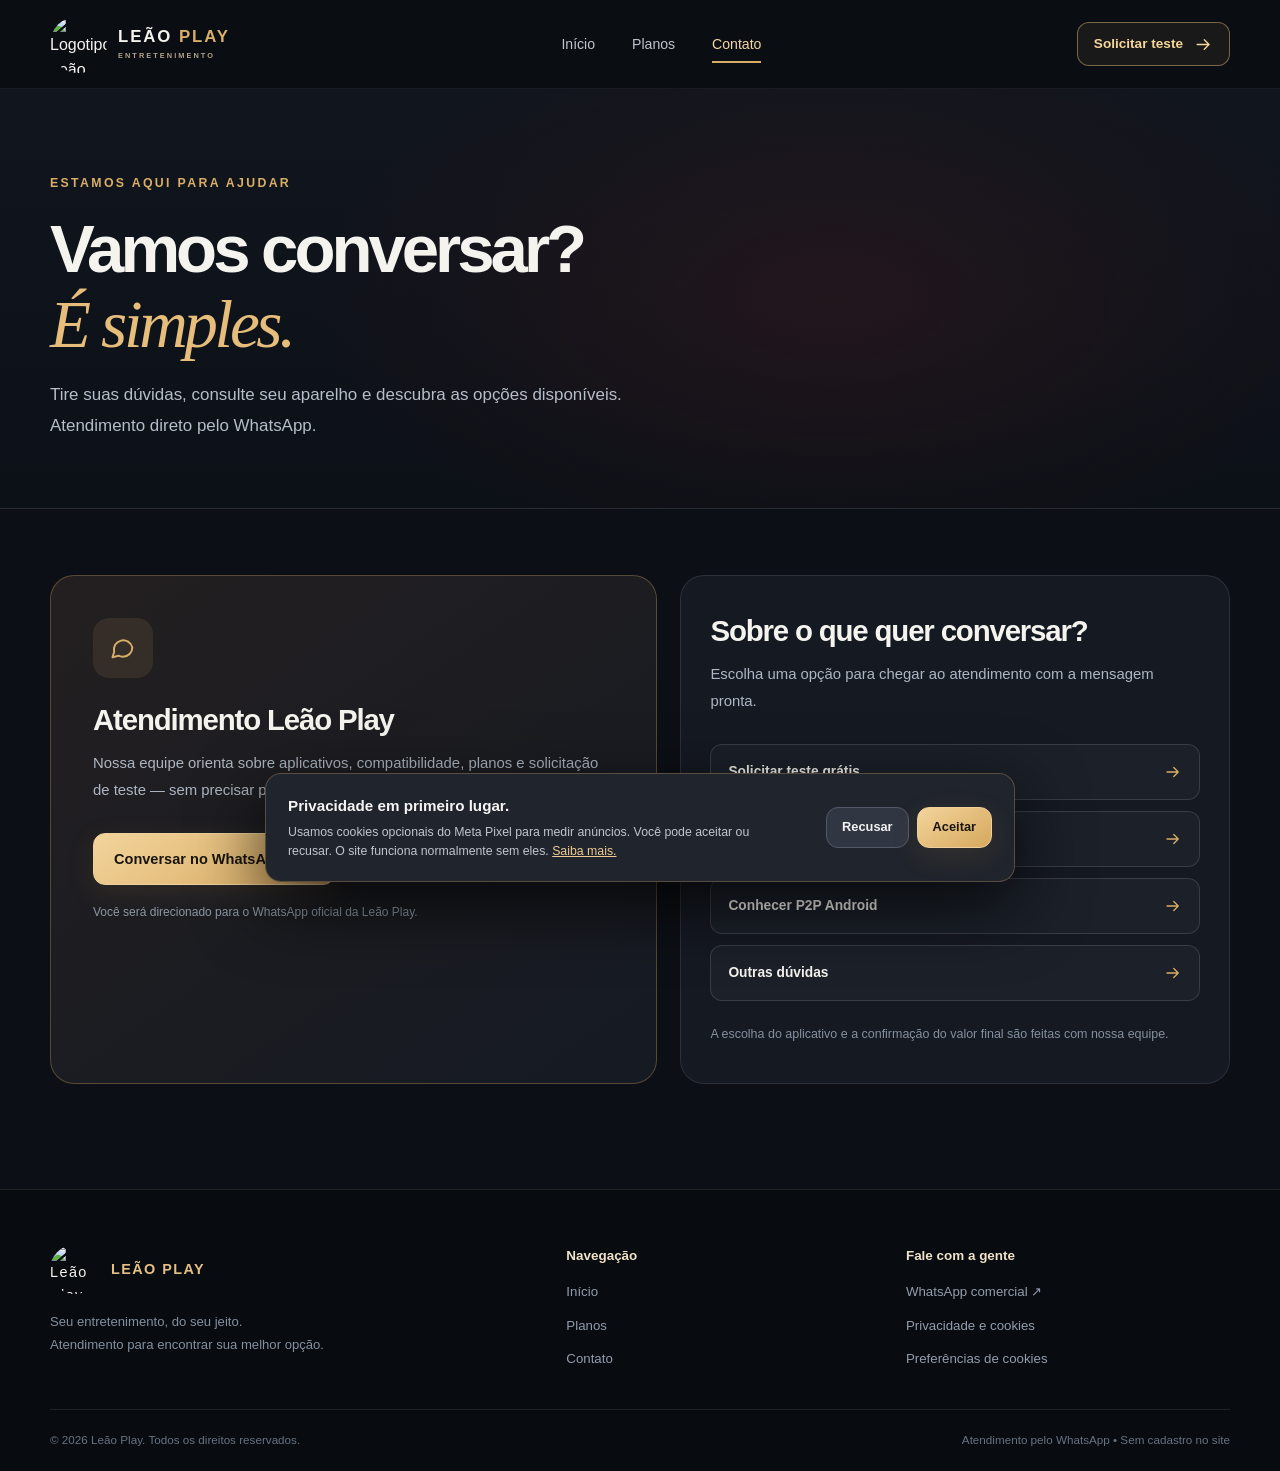
==== contato.html @ dae5bf1a "Add files via upload" ====
<!doctype html>
<html lang="pt-BR" data-page="contact">
<head>
<meta charset="UTF-8">
<meta name="viewport" content="width=device-width, initial-scale=1, viewport-fit=cover">
<meta name="theme-color" content="#0b0e13">
<title>Contato e atendimento | Leão Play</title>
<meta name="description" content="Fale com a Leão Play pelo WhatsApp para conhecer os aplicativos, consultar planos e solicitar teste.">
<meta property="og:type" content="website"><meta property="og:locale" content="pt_BR">
<meta property="og:title" content="Contato e atendimento | Leão Play">
<meta property="og:description" content="Fale com a Leão Play pelo WhatsApp para conhecer os aplicativos, consultar planos e solicitar teste.">
<meta property="og:image" content="https://pub-66c586586c4546bc9e95bf4e87f64f97.r2.dev/5077958749556772186.jpg">
<meta name="color-scheme" content="dark">
<link rel="icon" type="image/jpeg" href="https://pub-66c586586c4546bc9e95bf4e87f64f97.r2.dev/4925006378506587712.jpg">
<link rel="preconnect" href="https://pub-66c586586c4546bc9e95bf4e87f64f97.r2.dev" crossorigin>

<link rel="stylesheet" href="./styles.css">
<script src="./app.js" defer></script>
</head>
<body>
<a class="skip-link" href="#conteudo">Pular para conteúdo</a>
<div class="site-shell">
<header class="site-header" id="topo"><div class="container header-inner">
<a href="./index.html" class="brand" aria-label="Leão Play — página inicial"><img src="https://pub-66c586586c4546bc9e95bf4e87f64f97.r2.dev/4925006378506587712.jpg" alt="Logotipo Leão Play" width="58" height="58"><span class="brand-name">LEÃO <span>PLAY</span><small>ENTRETENIMENTO</small></span></a>
<nav class="desktop-nav" aria-label="Navegação principal"><a class="nav-link " href="./index.html" >Início</a><a class="nav-link " href="./planos.html" >Planos</a><a class="nav-link is-current" href="./contato.html" aria-current="page">Contato</a></nav>
<div class="header-actions"><a class="btn btn-outline btn-small" href="https://wa.me/5591991618878" data-wa="teste" target="_blank" rel="noopener noreferrer" >Solicitar teste <svg width="22" height="22" viewBox="0 0 24 24" fill="none" stroke="currentColor" stroke-width="1.7" stroke-linecap="round" stroke-linejoin="round" aria-hidden="true"><path d="M4 12h15m-6-6 6 6-6 6"/></svg></a><button type="button" class="menu-toggle" id="menu-toggle" aria-controls="mobile-nav" aria-expanded="false" aria-label="Abrir menu"><svg width="22" height="22" viewBox="0 0 24 24" fill="none" stroke="currentColor" stroke-width="1.7" stroke-linecap="round" stroke-linejoin="round" aria-hidden="true"><path d="M4 7h16M4 12h16M4 17h16"/></svg></button></div>
</div><nav id="mobile-nav" class="mobile-nav" aria-label="Navegação para celular" hidden><a class="nav-link " href="./index.html" >Início</a><a class="nav-link " href="./planos.html" >Planos</a><a class="nav-link is-current" href="./contato.html" aria-current="page">Contato</a><a class="btn btn-primary mobile-cta" href="https://wa.me/5591991618878" data-wa="teste" target="_blank" rel="noopener noreferrer" >Solicitar teste <svg width="22" height="22" viewBox="0 0 24 24" fill="none" stroke="currentColor" stroke-width="1.7" stroke-linecap="round" stroke-linejoin="round" aria-hidden="true"><path d="M4 12h15m-6-6 6 6-6 6"/></svg></a></nav></header><main id="conteudo"><section class="inner-hero section"><div class="container"><p class="section-kicker">ESTAMOS AQUI PARA AJUDAR</p><h1 class="inner-title">Vamos conversar?<br><em>É simples.</em></h1><p>Tire suas dúvidas, consulte seu aparelho e descubra as opções disponíveis. Atendimento direto pelo WhatsApp.</p></div></section><section class="section contact-section"><div class="container contact-layout"><article class="contact-feature"><span class="contact-feature-icon"><svg width="22" height="22" viewBox="0 0 24 24" fill="none" stroke="currentColor" stroke-width="1.7" stroke-linecap="round" stroke-linejoin="round" aria-hidden="true"><path d="M20 11.5a8 8 0 0 1-8 8 9 9 0 0 1-4-.9L3 20l1.4-4.6A8 8 0 1 1 20 11.5Z"/></svg></span><h2>Atendimento Leão Play</h2><p>Nossa equipe orienta sobre aplicativos, compatibilidade, planos e solicitação de teste — sem precisar preencher cadastro.</p><a class="btn btn-primary" href="https://wa.me/5591991618878" data-wa="geral" target="_blank" rel="noopener noreferrer" >Conversar no WhatsApp <svg width="22" height="22" viewBox="0 0 24 24" fill="none" stroke="currentColor" stroke-width="1.7" stroke-linecap="round" stroke-linejoin="round" aria-hidden="true"><path d="M4 12h15m-6-6 6 6-6 6"/></svg></a><span class="contact-tiny">Você será direcionado para o WhatsApp oficial da Leão Play.</span></article><div class="contact-options"><h2>Sobre o que quer conversar?</h2><p>Escolha uma opção para chegar ao atendimento com a mensagem pronta.</p><div class="contact-rows"><a class="contact-option" href="https://wa.me/5591991618878" data-wa="teste" target="_blank" rel="noopener noreferrer" >Solicitar teste grátis <svg width="22" height="22" viewBox="0 0 24 24" fill="none" stroke="currentColor" stroke-width="1.7" stroke-linecap="round" stroke-linejoin="round" aria-hidden="true"><path d="M4 12h15m-6-6 6 6-6 6"/></svg></a><a class="contact-option" href="https://wa.me/5591991618878" data-wa="mensal" target="_blank" rel="noopener noreferrer" >Conhecer IPTV <svg width="22" height="22" viewBox="0 0 24 24" fill="none" stroke="currentColor" stroke-width="1.7" stroke-linecap="round" stroke-linejoin="round" aria-hidden="true"><path d="M4 12h15m-6-6 6 6-6 6"/></svg></a><a class="contact-option" href="https://wa.me/5591991618878" data-wa="p2p" target="_blank" rel="noopener noreferrer" >Conhecer P2P Android <svg width="22" height="22" viewBox="0 0 24 24" fill="none" stroke="currentColor" stroke-width="1.7" stroke-linecap="round" stroke-linejoin="round" aria-hidden="true"><path d="M4 12h15m-6-6 6 6-6 6"/></svg></a><a class="contact-option" href="https://wa.me/5591991618878" data-wa="geral" target="_blank" rel="noopener noreferrer" >Outras dúvidas <svg width="22" height="22" viewBox="0 0 24 24" fill="none" stroke="currentColor" stroke-width="1.7" stroke-linecap="round" stroke-linejoin="round" aria-hidden="true"><path d="M4 12h15m-6-6 6 6-6 6"/></svg></a></div><p class="contact-note">A escolha do aplicativo e a confirmação do valor final são feitas com nossa equipe.</p></div></div></section></main><footer class="site-footer"><div class="container footer-grid">
<div><a class="footer-brand" href="./index.html"><img src="https://pub-66c586586c4546bc9e95bf4e87f64f97.r2.dev/4925006378506587712.jpg" alt="Leão Play" width="49" height="49"><strong>LEÃO PLAY</strong></a><p>Seu entretenimento, do seu jeito.<br>Atendimento para encontrar sua melhor opção.</p></div>
<div><span class="footer-heading">Navegação</span><a href="./index.html">Início</a><a href="./planos.html">Planos</a><a href="./contato.html">Contato</a></div>
<div><span class="footer-heading">Fale com a gente</span><a href="https://wa.me/5591991618878" data-wa="geral" target="_blank" rel="noopener noreferrer">WhatsApp comercial ↗</a><a href="./privacidade.html">Privacidade e cookies</a><button class="footer-preferences" type="button" data-cookie-settings>Preferências de cookies</button></div>
</div><div class="container footer-bottom"><span>© <span id="year">2026</span> Leão Play. Todos os direitos reservados.</span><span>Atendimento pelo WhatsApp • Sem cadastro no site</span></div></footer>
<div id="cookie-banner" class="cookie-banner" role="dialog" aria-label="Preferências de privacidade" aria-modal="false" hidden><div class="cookie-body"><strong>Privacidade em primeiro lugar.</strong><p>Usamos cookies opcionais do Meta Pixel para medir anúncios. Você pode aceitar ou recusar. O site funciona normalmente sem eles. <a href="./privacidade.html">Saiba mais.</a></p></div><div class="cookie-actions"><button type="button" class="btn btn-cookie-muted" data-cookie-reject>Recusar</button><button type="button" class="btn btn-primary" data-cookie-accept>Aceitar</button></div></div>
</div></body></html>
---- styles.css ----
/* Leão Play — site estático responsivo; sem dependências de framework */
:root{--bg:#090c11;--bg2:#10141b;--surface:#141922;--surface2:#1a202a;--text:#f5f3ee;--sub:#abb2bf;--faint:#798494;--gold:#d9ae66;--goldlight:#ffe0aa;--line:rgba(255,255,255,.095);--radius:22px;--container:1180px;--ease:cubic-bezier(.2,.75,.25,1)}
*{box-sizing:border-box}html{scroll-behavior:smooth;scroll-padding-top:98px}body{margin:0;background:var(--bg);color:var(--text);font:400 16px/1.6 Inter,ui-sans-serif,-apple-system,BlinkMacSystemFont,"Segoe UI",sans-serif;-webkit-font-smoothing:antialiased;overflow-x:hidden}a{color:inherit;text-decoration:none}button,input,textarea{font:inherit}button{cursor:pointer}img{display:block;max-width:100%}svg{display:inline-block;flex:none}::selection{background:#a97b39;color:#fff}:focus-visible{outline:3px solid #f4c883;outline-offset:3px}[hidden]{display:none!important}.container{width:min(var(--container),calc(100% - 72px));margin:0 auto}.section{padding:96px 0}.section-kicker{color:var(--gold);letter-spacing:.19em;font-size:.77rem;font-weight:800;text-transform:uppercase;margin:0 0 17px}.section-kicker.center,.center{text-align:center}.section-title{font-size:clamp(2rem,4vw,3.65rem);line-height:1.1;letter-spacing:-.055em;font-weight:760;margin:0}.section-title span{color:var(--gold)}.section-text{color:var(--sub);font-size:1.04rem;max-width:550px;line-height:1.8;margin:22px 0 0}.section-heading{margin-bottom:43px}.section-heading.center .section-text{margin:20px auto 0}.skip-link{position:absolute;top:-100px;left:20px;background:#fff;color:#000;padding:12px;z-index:50}.skip-link:focus{top:18px}.site-shell{min-height:100vh;overflow:hidden}
/* HEADER */
.site-header{position:relative;z-index:10;border-bottom:1px solid rgba(255,255,255,.06);background:rgba(11,14,19,.98)}.header-inner{height:88px;display:flex;align-items:center;justify-content:space-between;gap:20px}.brand{display:flex;align-items:center;gap:11px;min-width:196px}.brand img{width:57px;height:57px;object-fit:contain;border-radius:50%;mix-blend-mode:screen}.brand-name{font-size:1.05rem;line-height:1.05;letter-spacing:.115em;font-weight:900;white-space:nowrap}.brand-name>span{color:var(--gold)}.brand-name small{display:block;font-size:.46rem;letter-spacing:.28em;color:#b5a28b;font-weight:750;margin-top:7px}.desktop-nav{display:flex;align-items:center;gap:37px}.nav-link{font-size:.88rem;color:#bec4cd;transition:color .2s;position:relative;padding:10px 0}.nav-link:hover,.nav-link.is-current{color:#f4d6a4}.nav-link.is-current:after{content:"";position:absolute;height:2px;bottom:2px;left:0;right:0;background:var(--gold)}.header-actions{display:flex;align-items:center;gap:12px}.menu-toggle{display:none;background:none;color:var(--text);border:1px solid var(--line);border-radius:12px;padding:11px;line-height:0}.mobile-nav{border-top:1px solid var(--line);background:#0e1219;padding:14px 24px 26px;display:flex;flex-direction:column;gap:5px}.mobile-nav>.nav-link{padding:11px 14px}.mobile-nav>.nav-link.is-current:after{left:12px;right:auto;width:42px;bottom:5px}.mobile-cta{margin-top:12px;justify-content:center}
/* BUTTONS */
.btn{min-height:52px;border-radius:12px;border:1px solid transparent;display:inline-flex;align-items:center;justify-content:center;gap:11px;padding:13px 20px;font-weight:780;font-size:.91rem;line-height:1.1;transition:transform .18s var(--ease),background .2s,border-color .2s,box-shadow .2s;white-space:nowrap}.btn svg{width:19px;height:19px}.btn:hover{transform:translateY(-2px)}.btn:active{transform:translateY(0)}.btn-primary{color:#19150d;background:linear-gradient(145deg,#f3d49c,#d6a85d);border-color:#efd09b;box-shadow:0 8px 28px rgba(204,156,79,.12)}.btn-primary:hover{background:linear-gradient(145deg,#ffe2ac,#e1b269);box-shadow:0 14px 36px rgba(204,156,79,.18)}.btn-outline{border-color:rgba(226,187,122,.48);background:rgba(226,187,122,.065);color:#f7d59b}.btn-outline:hover{border-color:var(--gold);background:rgba(226,187,122,.13)}.btn-small{min-height:44px;font-size:.85rem;padding:11px 16px}.btn-ghost{color:#e9edf2;border-color:rgba(255,255,255,.15);background:rgba(255,255,255,.045)}.btn-ghost:hover{background:rgba(255,255,255,.09);border-color:rgba(255,255,255,.25)}
/* HERO */
.hero{position:relative;padding:102px 0 95px;background:radial-gradient(ellipse 440px 360px at 70% 47%,rgba(125,29,27,.21),transparent 90%),radial-gradient(ellipse 440px 320px at 24% -30%,rgba(230,163,70,.075),transparent 90%),linear-gradient(180deg,#090c11,#0e1017)}.hero:before{content:"";position:absolute;top:0;left:0;right:0;height:1px;background:linear-gradient(90deg,transparent,#8b662e55,transparent)}.hero-grid{display:grid;grid-template-columns:minmax(0,1fr) minmax(0,1.09fr);align-items:center;gap:66px}.eyebrow{display:flex;align-items:center;gap:10px;color:#d6b17a;font-weight:800;font-size:.72rem;letter-spacing:.17em;margin-bottom:22px}.eyebrow-line{width:28px;height:1px;background:#d6a75e}.hero h1{font-size:clamp(3.1rem,5.15vw,5.45rem);letter-spacing:-.065em;line-height:1.08;font-weight:830;margin:0}.hero h1 em,.inner-title em,.closing-box h2 em{font-family:Georgia,"Times New Roman",serif;font-weight:500;color:#e6bd7b;letter-spacing:-.05em}.hero-description{font-size:1.075rem;color:#b9c0c9;max-width:560px;line-height:1.86;margin:28px 0 30px}.hero-actions{display:flex;gap:13px;align-items:center;flex-wrap:wrap}.hero-note{display:flex;align-items:center;gap:9px;margin-top:26px;font-size:.82rem;color:#96a0af}.hero-note svg{color:#d7aa69;width:16px;height:16px}.hero-media{position:relative;min-width:0}.media-halo{position:absolute;inset:-28px -20px;z-index:0;background:radial-gradient(ellipse closest-side,rgba(142,39,39,.35),transparent 90%);filter:blur(30px)}.hero-image-wrap{position:relative;border:1px solid rgba(244,208,145,.2);border-radius:19px;overflow:hidden;z-index:1;background:linear-gradient(145deg,#1f141b,#151923);min-height:260px;box-shadow:0 30px 80px rgba(0,0,0,.43)}.hero-image{width:100%;height:auto;max-height:585px;object-fit:contain}.image-error{position:absolute;inset:0;align-items:center;justify-content:center;flex-direction:column;background:radial-gradient(circle at 70% 50%,#422223,#14171d 65%)}.image-error:not([hidden]){display:flex}.image-error span{font-size:2rem;font-weight:850;letter-spacing:.12em;color:#eac78f}.image-error small{margin-top:6px;color:#d8d5d1}.hero-image-caption{position:relative;z-index:1;margin:15px 0 0;display:flex;gap:9px;align-items:center;justify-content:flex-end;color:#8995a6;font-size:.68rem;font-weight:760;letter-spacing:.13em}.pulse-dot{width:7px;height:7px;border-radius:50%;background:#e4b56d;box-shadow:0 0 14px #edb96988}
/* BRANDS */
.brands-section{padding:63px 0 79px;background:#0d1017;border-top:1px solid var(--line);border-bottom:1px solid var(--line)}.marquee{margin:26px auto 31px;overflow:hidden;position:relative;-webkit-mask-image:linear-gradient(90deg,transparent,#000 7%,#000 93%,transparent);mask-image:linear-gradient(90deg,transparent,#000 7%,#000 93%,transparent)}.marquee-track{display:flex;width:max-content;animation:logo-marquee 40s linear infinite}.marquee-set{display:flex;align-items:center;gap:17px;padding-right:17px}.logo-tile{width:164px;height:100px;display:flex;align-items:center;justify-content:center;padding:15px 18px;border:1px solid rgba(255,255,255,.095);border-radius:13px;background:#171b24;transition:border-color .2s}.logo-tile img{width:100%;height:100%;object-fit:contain;mix-blend-mode:normal}.marquee:hover .marquee-track,.marquee:focus-within .marquee-track{animation-play-state:paused}@keyframes logo-marquee{to{transform:translateX(-50%)}}.brands-title{font-size:clamp(1.27rem,2.1vw,1.65rem);font-weight:670;line-height:1.42;letter-spacing:-.025em;text-align:center;margin:0}.brands-title span{color:#e3bc7e}.brands-disclaimer{text-align:center;color:#778190;font-size:.72rem;max-width:690px;margin:11px auto 0;line-height:1.6}
/* DEVICES */
.devices-section{background:#0d1118}.section-split{display:grid;grid-template-columns:1fr 1.14fr;gap:90px;align-items:center}.device-cloud{display:flex;gap:12px;flex-wrap:wrap}.device-cloud>div{display:flex;align-items:center;gap:11px;background:rgba(255,255,255,.036);border:1px solid var(--line);padding:17px 18px;border-radius:13px;color:#e3e7eb;font-size:.86rem;font-weight:660}.device-cloud svg{color:var(--gold);width:21px;height:21px}.device-cloud .device-last{background:transparent;border-style:dashed;color:#adb6c2;font-size:.81rem}
/* BENEFITS */
.benefits-section{background:linear-gradient(#0b0e14,#0d1016);border-top:1px solid var(--line)}.benefit-grid{display:grid;grid-template-columns:repeat(3,minmax(0,1fr));gap:18px}.benefit-card{padding:35px 29px 33px;border:1px solid var(--line);border-radius:20px;background:linear-gradient(153deg,#191d26,#11151c);min-height:228px;transition:border-color .2s,transform .2s}.benefit-card:hover{border-color:rgba(224,181,111,.32);transform:translateY(-3px)}.benefit-icon{width:53px;height:53px;border:1px solid #a480493d;background:#d7ae6812;color:var(--gold);border-radius:14px;display:flex;align-items:center;justify-content:center;margin-bottom:25px}.benefit-icon svg{width:26px;height:26px}.benefit-card h3{margin:0 0 8px;font-size:1.14rem;letter-spacing:-.025em}.benefit-card p{margin:0;color:#9fa9b7;font-size:.89rem;line-height:1.75}
/* VIDEO */
.video-section{position:relative;background:radial-gradient(ellipse 580px 430px at 70% 40%,rgba(89,26,39,.14),transparent 90%),#0e1219;border-top:1px solid var(--line);border-bottom:1px solid var(--line)}.video-grid{display:grid;grid-template-columns:.85fr 1.25fr;gap:54px;align-items:center}.video-copy .section-title{font-size:clamp(2rem,3.5vw,3.2rem)}.video-facts{display:flex;flex-wrap:wrap;gap:20px;margin:27px 0}.video-facts span{display:flex;align-items:center;gap:7px;color:#ced3dc;font-size:.81rem}.video-facts svg{width:18px;height:18px;color:var(--gold)}.video-cta{margin-top:4px}.video-subnote{color:#818c9a;font-size:.75rem;max-width:300px;margin-top:15px}.video-panel{background:#161b24;border:1px solid rgba(255,255,255,.15);padding:11px;border-radius:18px;box-shadow:0 34px 70px #0006;min-width:0}.video-panel-bar{display:flex;align-items:center;justify-content:space-between;padding:7px 8px 12px;gap:10px}.video-panel-bar>span:first-child{display:flex;gap:5px}.video-panel-bar i{width:7px;height:7px;border-radius:50%;background:#a34e43}.video-panel-bar i:nth-child(2){background:#b79053}.video-panel-bar i:nth-child(3){background:#577e69}.video-panel-bar strong{font-size:.61rem;letter-spacing:.18em;color:#96a1b0;text-align:center}.live-tag{font-size:.57rem;letter-spacing:.1em;color:#edc081;border:1px solid #e9c18855;padding:2px 7px;border-radius:5px}.video-frame{aspect-ratio:16/9;position:relative;background:#050607;border-radius:10px;overflow:hidden}.video-frame iframe{position:absolute;inset:0;width:100%;height:100%;border:0}.video-poster{position:absolute;inset:0;background:radial-gradient(circle at 75% 28%,#53282c 0,transparent 50%),linear-gradient(120deg,#11131a,#21131d 64%,#0a0c11);display:flex;align-items:center;justify-content:center;flex-direction:column;gap:5px}.video-poster:before{content:"";position:absolute;width:55%;aspect-ratio:1;border:1px solid #e0a76d22;border-radius:50%;transform:scale(1.3)}.video-poster-word{position:relative;color:#ffedc9;letter-spacing:.12em;font-size:clamp(1.3rem,3vw,2.45rem);font-weight:850}.video-poster-word b{color:var(--gold)}.video-poster-sub{position:relative;color:#bec4ce;font-size:.79rem}.video-launch{position:relative;display:flex;align-items:center;justify-content:center;width:76px;height:76px;border-radius:50%;border:1px solid #f1d39a;background:linear-gradient(135deg,#f1d39a,#c59652);color:#18120c;box-shadow:0 10px 35px #0008;margin-top:24px}.video-launch:hover{transform:scale(1.06)}.video-launch svg{width:32px;height:32px;fill:currentColor;stroke-width:1}.video-bottom{display:flex;justify-content:space-between;align-items:center;gap:12px;padding:11px 6px 3px;font-size:.72rem;color:#8591a1}.video-bottom a{white-space:nowrap;color:#e3bc7e}
/* PLANS */
.plans-section{background:#0b0e14}.plans-grid{display:grid;grid-template-columns:repeat(4,minmax(0,1fr));gap:14px}.plan-card{background:#171b23;border:1px solid var(--line);padding:29px 23px 22px;border-radius:20px;display:flex;flex-direction:column;min-height:344px;position:relative}.plan-card.highlighted{border-color:rgba(221,178,109,.65);background:linear-gradient(180deg,#222018,#191b21)}.plan-tag{font-size:.67rem;font-weight:900;letter-spacing:.1em;align-self:flex-start;color:#dcb576;background:#c79d5124;padding:6px 9px;border-radius:5px}.p2p-tag{color:#96c9bd;background:#3a7f7040}.plan-card h3{font-size:1.42rem;margin:21px 0 3px;letter-spacing:-.04em;line-height:1.25}.plan-period{font-size:.79rem;color:#a6aebb;margin:0;min-height:20px}.plan-start{font-size:.76rem;margin:26px 0 0;color:#a5abb7}.plan-price{font-size:3rem;font-weight:850;line-height:1.15;letter-spacing:-.06em;margin:2px 0 0;white-space:nowrap}.plan-price>span{font-size:1.25rem;letter-spacing:-.025em;margin-right:4px;color:#e3c288}.plan-price small{font-size:1.18rem}.plan-suffix{color:#b2b9c4;margin:2px 0 25px;font-size:.85rem}.btn-plan{margin-top:auto;min-height:47px;border:1px solid rgba(222,177,108,.36);background:#d2ab6b16;color:#f6d69e;font-size:.79rem;white-space:normal;padding:12px 11px}.btn-plan:hover{background:#d2ab6b2c;border-color:#e6bb76}.price-note{font-size:.8rem;color:#97a1ae;margin:23px 0 0;max-width:940px;line-height:1.75}.section-link{text-align:center;margin-top:31px}.section-link a{display:inline-flex;align-items:center;gap:9px;color:#eed2a2;font-weight:750;font-size:.88rem}.section-link svg{width:18px;height:18px}
/* FAQ */
.faq-section{background:#10141c;border-top:1px solid var(--line)}.faq-grid{display:grid;grid-template-columns:.8fr 1.25fr;gap:92px}.faq-grid .btn{margin-top:27px}.faq-list{border-top:1px solid var(--line)}.faq-list details{border-bottom:1px solid var(--line)}.faq-list summary{list-style:none;cursor:pointer;display:flex;justify-content:space-between;align-items:center;gap:14px;color:#edf0f3;padding:24px 4px;font-size:.99rem;font-weight:680}.faq-list summary::-webkit-details-marker{display:none}.faq-list summary svg{width:20px;height:20px;color:#e7bf81;transition:transform .2s}.faq-list details[open] summary svg{transform:rotate(180deg)}.faq-list details>p{font-size:.9rem;color:#adb6c4;line-height:1.8;margin:0;padding:0 24px 23px 4px}
/* CLOSING */
.closing-section{background:#0b0e14;padding:78px 0 105px}.closing-box{text-align:center;position:relative;overflow:hidden;border-radius:26px;padding:73px 25px;background:radial-gradient(ellipse 390px 260px at 13% 90%,rgba(121,34,32,.25),transparent 90%),linear-gradient(135deg,#211a1b,#151923 48%,#151b23);border:1px solid rgba(232,186,113,.18)}.closing-box:before,.closing-box:after{content:"";position:absolute;width:360px;height:360px;border:1px solid #e6b87312;border-radius:50%;pointer-events:none}.closing-box:before{top:-250px;left:-95px}.closing-box:after{right:-175px;bottom:-300px}.closing-box h2{font-size:clamp(2.1rem,4.2vw,3.65rem);line-height:1.16;margin:8px 0 17px;letter-spacing:-.055em}.closing-box p:not(.section-kicker){color:#bbc2cc;margin:0 auto 26px;max-width:500px}
/* FOOTER */
.site-footer{background:#080b0f;border-top:1px solid var(--line);padding:55px 0 22px}.footer-grid{display:grid;grid-template-columns:1.6fr 1fr 1.1fr;gap:45px;padding-bottom:39px}.footer-brand{display:flex;align-items:center;gap:12px;letter-spacing:.1em;font-size:.9rem}.footer-brand img{width:49px;height:49px;border-radius:50%;object-fit:contain;mix-blend-mode:screen}.footer-brand strong{color:#e4bf82}.footer-grid p{color:#8390a0;font-size:.82rem;line-height:1.75;margin-top:17px}.footer-grid>div:not(:first-child){display:flex;flex-direction:column;align-items:flex-start;gap:12px}.footer-heading{color:#f1e3c9;font-weight:780;font-size:.84rem;margin-bottom:3px}.footer-grid a:not(.footer-brand),.footer-preferences{color:#929dae;font-size:.83rem}.footer-grid a:not(.footer-brand):hover,.footer-preferences:hover{color:#e8c188}.footer-preferences{border:0;padding:0;background:transparent;text-align:left}.footer-bottom{border-top:1px solid var(--line);padding-top:21px;display:flex;justify-content:space-between;gap:15px;font-size:.73rem;color:#667383}
/* COOKIE */
.cookie-banner{position:fixed;bottom:18px;left:50%;transform:translateX(-50%);width:min(750px,calc(100% - 28px));border:1px solid #caa06655;border-radius:16px;background:#20242c;color:#f5f5f5;box-shadow:0 22px 70px #000b;padding:19px 22px;z-index:100;display:flex;align-items:center;justify-content:space-between;gap:22px}.cookie-body strong{font-size:.95rem}.cookie-body p{font-size:.77rem;color:#c0c5ce;margin:4px 0 0;max-width:475px;line-height:1.6}.cookie-body p a{text-decoration:underline;color:#eccb93}.cookie-actions{display:flex;gap:8px}.cookie-actions .btn{min-height:41px;font-size:.8rem;padding:11px 15px}.btn-cookie-muted{background:#303642;border:1px solid #515969;color:#f2f2f2}
/* INNER PAGES */
.inner-hero{padding:85px 0 67px;background:radial-gradient(ellipse 520px 270px at 65% 50%,rgba(123,38,40,.18),transparent 100%),linear-gradient(#11151d,#0c1017);border-bottom:1px solid var(--line)}.inner-title{font-size:clamp(2.75rem,5.25vw,5.2rem);letter-spacing:-.06em;line-height:1.12;margin:0 0 18px}.inner-hero p:not(.section-kicker){color:#b6bec9;max-width:600px;font-size:1.06rem;line-height:1.8;margin:0}.inner-plans{background:#0b0e14}.plans-grid-three{grid-template-columns:repeat(3,minmax(0,1fr))}.plans-grid-three .plan-card{min-height:330px}.p2p-panel{margin-top:28px;border:1px solid rgba(125,196,167,.26);border-radius:21px;background:linear-gradient(110deg,#1b2929,#121a21);padding:29px 31px;display:flex;justify-content:space-between;align-items:center;gap:30px}.p2p-panel h3{font-size:1.5rem;margin:12px 0 9px}.p2p-panel p{max-width:520px;color:#adbac1;font-size:.88rem;margin:0}.p2p-panel-action{display:flex;flex-direction:column;align-items:flex-end;gap:12px;flex:none}.p2p-panel-action strong{font-size:2.2rem;line-height:1.1}.p2p-panel-action small{font-size:.82rem;color:#b4c1c3}.multi-note{margin-top:23px;display:flex;gap:10px;align-items:center;color:#aab5c2;font-size:.85rem}.multi-note svg{color:var(--gold)}.contact-section{background:#0c0f15;padding-top:66px;padding-bottom:105px}.contact-layout{display:grid;grid-template-columns:1.05fr .95fr;gap:23px}.contact-feature{background:linear-gradient(145deg,#231f20,#151a23);border:1px solid #e2ae604d;border-radius:24px;padding:42px}.contact-feature-icon{display:flex;align-items:center;justify-content:center;background:#e4b66819;width:60px;height:60px;border-radius:16px;color:var(--gold);margin-bottom:24px}.contact-feature-icon svg{width:28px;height:28px}.contact-feature h2,.contact-options h2{margin:0 0 12px;line-height:1.2;letter-spacing:-.04em;font-size:clamp(1.55rem,2.3vw,2rem)}.contact-feature p,.contact-options>p{color:#adb6c2;font-size:.93rem;line-height:1.85;margin:0 0 28px}.contact-tiny{display:block;color:#8c98a6;margin-top:18px;font-size:.75rem}.contact-options{padding:37px 29px;border:1px solid var(--line);border-radius:24px;background:#151922}.contact-rows{display:grid;gap:11px}.contact-option{border:1px solid #ffffff20;border-radius:12px;background:#1b2029;padding:16px 17px;font-weight:700;font-size:.86rem;display:flex;align-items:center;justify-content:space-between;transition:background .2s,border-color .2s}.contact-option svg{width:18px;height:18px;color:var(--gold)}.contact-option:hover{background:#292e38;border-color:#d9ac6850}.contact-note{color:#84909e!important;font-size:.78rem!important;margin:22px 0 0!important}.privacy-section{background:#0b0e14;padding-top:68px}.policy{max-width:845px}.policy h2{font-size:1.35rem;letter-spacing:-.03em;margin:33px 0 10px}.policy h2:first-child{margin-top:0}.policy p{color:#b2bdca;line-height:1.9;margin:0;font-size:.96rem}.policy .btn{margin-top:36px}
/* TABLETS */
@media(max-width:1100px){.hero-grid{gap:38px}.hero h1{font-size:clamp(2.8rem,4.8vw,4.6rem)}.plans-grid{grid-template-columns:repeat(2,minmax(0,1fr))}.plan-card{min-height:330px}.video-grid{gap:30px}.section-split{gap:35px}.faq-grid{gap:40px}}
@media(max-width:800px){.container{width:min(var(--container),calc(100% - 38px))}.section{padding:71px 0}.desktop-nav{display:none}.header-actions>.btn{display:none}.menu-toggle{display:flex;align-items:center}.header-inner{height:77px}.hero{padding:65px 0 70px}.hero-grid{grid-template-columns:1fr;gap:40px}.hero-copy{max-width:670px}.hero h1{font-size:clamp(3rem,8vw,5rem)}.hero-description{max-width:640px}.hero-media{max-width:710px;margin:auto;width:100%}.brands-section{padding:45px 0 60px}.section-split,.video-grid,.faq-grid{grid-template-columns:1fr;gap:35px}.device-cloud{margin-top:0}.video-panel{max-width:730px}.benefit-grid{grid-template-columns:repeat(2,minmax(0,1fr))}.benefit-card:last-child{grid-column:1/-1}.footer-grid{grid-template-columns:1.2fr 1fr;gap:34px}.footer-grid>div:last-child{grid-column:1/-1}.contact-layout{grid-template-columns:1fr}.inner-hero{padding:70px 0 55px}.plans-grid-three{grid-template-columns:repeat(2,minmax(0,1fr))}.plans-grid-three .plan-card:last-child{grid-column:1/-1}}
/* PHONES */
@media(max-width:540px){body{font-size:15px}.container{width:calc(100% - 36px)}.section{padding:65px 0}.header-inner{height:72px}.brand img{width:47px;height:47px}.brand{min-width:auto;gap:8px}.brand-name{font-size:.94rem}.brand-name small{font-size:.39rem}.hero{padding:58px 0 55px}.eyebrow{font-size:.62rem;letter-spacing:.11em;margin-bottom:17px}.hero h1{font-size:clamp(2.68rem,11.2vw,4rem)}.hero-description{font-size:.94rem;line-height:1.8;margin:19px 0 24px}.hero-actions{align-items:stretch;flex-direction:column}.hero-actions .btn{width:100%}.hero-note{font-size:.72rem;margin-top:18px}.hero-grid{gap:31px}.hero-image-wrap{min-height:175px;border-radius:13px}.hero-image-caption{justify-content:center;font-size:.53rem;letter-spacing:.08em}.brands-section{padding:40px 0 51px}.brands-section .section-kicker{font-size:.61rem}.logo-tile{height:81px;width:133px;padding:11px 13px}.marquee-set{gap:12px;padding-right:12px}.brands-title{font-size:1.2rem}.brands-disclaimer{font-size:.66rem}.section-kicker{font-size:.68rem}.section-title{font-size:clamp(2.08rem,8vw,2.8rem)}.section-text{font-size:.92rem;line-height:1.8;margin-top:15px}.device-cloud{gap:9px}.device-cloud>div{padding:13px 12px;font-size:.75rem;gap:7px}.device-cloud svg{width:18px;height:18px}.benefit-grid{grid-template-columns:1fr;gap:12px}.benefit-card{padding:27px 24px;min-height:0}.benefit-card:last-child{grid-column:auto}.benefit-icon{margin-bottom:16px;width:45px;height:45px}.benefit-icon svg{width:23px;height:23px}.section-heading{margin-bottom:26px}.video-facts{gap:14px;margin:18px 0}.video-copy .btn{width:100%}.video-panel{padding:8px;border-radius:12px}.video-panel-bar{padding:4px 5px 8px}.video-panel-bar strong{font-size:.48rem;letter-spacing:.11em}.video-bottom{font-size:.6rem;line-height:1.5;align-items:flex-start}.video-bottom span{flex:1}.video-bottom a{flex:none}.video-launch{width:57px;height:57px;margin-top:10px}.video-launch svg{width:24px;height:24px}.video-poster-word{font-size:1.36rem}.video-poster-sub{font-size:.69rem}.plans-grid,.plans-grid-three{grid-template-columns:1fr;gap:12px}.plans-grid-three .plan-card:last-child{grid-column:auto}.plan-card{min-height:0;padding:26px 24px}.plan-card h3{margin-top:15px}.plan-start{margin-top:19px}.plan-suffix{margin-bottom:18px}.btn-plan{min-height:49px}.faq-list summary{font-size:.86rem;padding:20px 2px}.faq-grid .btn{margin-top:20px}.closing-section{padding:45px 0 70px}.closing-box{padding:52px 18px}.closing-box h2{font-size:2.1rem}.closing-box .btn{width:100%;white-space:normal}.footer-grid{grid-template-columns:1fr;gap:27px}.footer-grid>div:last-child{grid-column:auto}.footer-bottom{flex-direction:column;gap:3px;font-size:.7rem}.site-footer{padding-top:43px}.cookie-banner{flex-direction:column;align-items:stretch;gap:13px;bottom:9px;padding:17px}.cookie-actions{width:100%}.cookie-actions .btn{flex:1}.inner-hero{padding:57px 0 50px}.inner-title{font-size:2.7rem}.inner-hero p:not(.section-kicker){font-size:.92rem}.p2p-panel{flex-direction:column;align-items:stretch;padding:26px 23px}.p2p-panel-action{align-items:stretch}.p2p-panel-action .btn{width:100%}.multi-note{align-items:flex-start}.contact-feature,.contact-options{padding:28px 22px;border-radius:17px}.contact-feature .btn{width:100%}.policy h2{font-size:1.15rem}.policy p{font-size:.88rem}}
@media(prefers-reduced-motion:reduce){html{scroll-behavior:auto}.marquee-track{animation:none!important}.btn,.benefit-card,.menu-toggle,.faq-list summary svg{transition:none!important}}
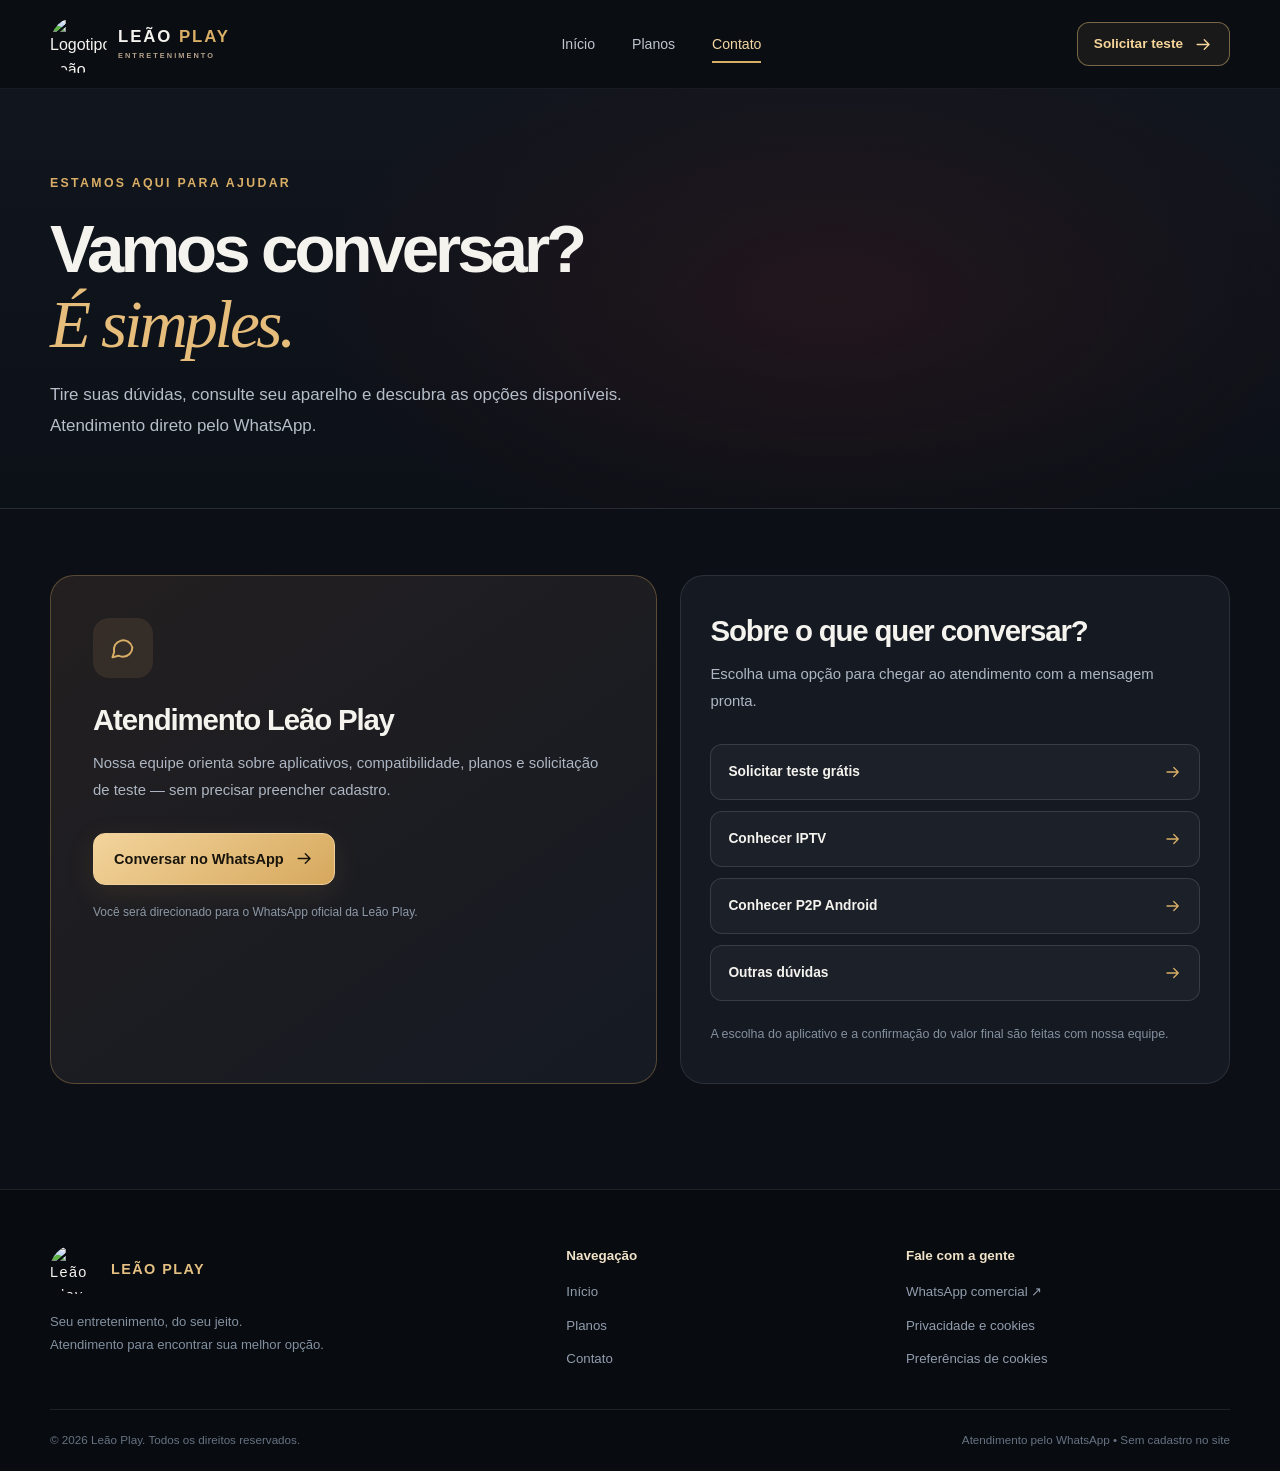
==== commit 6d11af92: "Add files via upload" ====
--- a/contato.html
+++ b/contato.html
@@ -27,7 +27,6 @@
 </div><nav id="mobile-nav" class="mobile-nav" aria-label="Navegação para celular" hidden><a class="nav-link " href="./index.html" >Início</a><a class="nav-link " href="./planos.html" >Planos</a><a class="nav-link is-current" href="./contato.html" aria-current="page">Contato</a><a class="btn btn-primary mobile-cta" href="https://wa.me/5591991618878" data-wa="teste" target="_blank" rel="noopener noreferrer" >Solicitar teste <svg width="22" height="22" viewBox="0 0 24 24" fill="none" stroke="currentColor" stroke-width="1.7" stroke-linecap="round" stroke-linejoin="round" aria-hidden="true"><path d="M4 12h15m-6-6 6 6-6 6"/></svg></a></nav></header><main id="conteudo"><section class="inner-hero section"><div class="container"><p class="section-kicker">ESTAMOS AQUI PARA AJUDAR</p><h1 class="inner-title">Vamos conversar?<br><em>É simples.</em></h1><p>Tire suas dúvidas, consulte seu aparelho e descubra as opções disponíveis. Atendimento direto pelo WhatsApp.</p></div></section><section class="section contact-section"><div class="container contact-layout"><article class="contact-feature"><span class="contact-feature-icon"><svg width="22" height="22" viewBox="0 0 24 24" fill="none" stroke="currentColor" stroke-width="1.7" stroke-linecap="round" stroke-linejoin="round" aria-hidden="true"><path d="M20 11.5a8 8 0 0 1-8 8 9 9 0 0 1-4-.9L3 20l1.4-4.6A8 8 0 1 1 20 11.5Z"/></svg></span><h2>Atendimento Leão Play</h2><p>Nossa equipe orienta sobre aplicativos, compatibilidade, planos e solicitação de teste — sem precisar preencher cadastro.</p><a class="btn btn-primary" href="https://wa.me/5591991618878" data-wa="geral" target="_blank" rel="noopener noreferrer" >Conversar no WhatsApp <svg width="22" height="22" viewBox="0 0 24 24" fill="none" stroke="currentColor" stroke-width="1.7" stroke-linecap="round" stroke-linejoin="round" aria-hidden="true"><path d="M4 12h15m-6-6 6 6-6 6"/></svg></a><span class="contact-tiny">Você será direcionado para o WhatsApp oficial da Leão Play.</span></article><div class="contact-options"><h2>Sobre o que quer conversar?</h2><p>Escolha uma opção para chegar ao atendimento com a mensagem pronta.</p><div class="contact-rows"><a class="contact-option" href="https://wa.me/5591991618878" data-wa="teste" target="_blank" rel="noopener noreferrer" >Solicitar teste grátis <svg width="22" height="22" viewBox="0 0 24 24" fill="none" stroke="currentColor" stroke-width="1.7" stroke-linecap="round" stroke-linejoin="round" aria-hidden="true"><path d="M4 12h15m-6-6 6 6-6 6"/></svg></a><a class="contact-option" href="https://wa.me/5591991618878" data-wa="mensal" target="_blank" rel="noopener noreferrer" >Conhecer IPTV <svg width="22" height="22" viewBox="0 0 24 24" fill="none" stroke="currentColor" stroke-width="1.7" stroke-linecap="round" stroke-linejoin="round" aria-hidden="true"><path d="M4 12h15m-6-6 6 6-6 6"/></svg></a><a class="contact-option" href="https://wa.me/5591991618878" data-wa="p2p" target="_blank" rel="noopener noreferrer" >Conhecer P2P Android <svg width="22" height="22" viewBox="0 0 24 24" fill="none" stroke="currentColor" stroke-width="1.7" stroke-linecap="round" stroke-linejoin="round" aria-hidden="true"><path d="M4 12h15m-6-6 6 6-6 6"/></svg></a><a class="contact-option" href="https://wa.me/5591991618878" data-wa="geral" target="_blank" rel="noopener noreferrer" >Outras dúvidas <svg width="22" height="22" viewBox="0 0 24 24" fill="none" stroke="currentColor" stroke-width="1.7" stroke-linecap="round" stroke-linejoin="round" aria-hidden="true"><path d="M4 12h15m-6-6 6 6-6 6"/></svg></a></div><p class="contact-note">A escolha do aplicativo e a confirmação do valor final são feitas com nossa equipe.</p></div></div></section></main><footer class="site-footer"><div class="container footer-grid">
 <div><a class="footer-brand" href="./index.html"><img src="https://pub-66c586586c4546bc9e95bf4e87f64f97.r2.dev/4925006378506587712.jpg" alt="Leão Play" width="49" height="49"><strong>LEÃO PLAY</strong></a><p>Seu entretenimento, do seu jeito.<br>Atendimento para encontrar sua melhor opção.</p></div>
 <div><span class="footer-heading">Navegação</span><a href="./index.html">Início</a><a href="./planos.html">Planos</a><a href="./contato.html">Contato</a></div>
-<div><span class="footer-heading">Fale com a gente</span><a href="https://wa.me/5591991618878" data-wa="geral" target="_blank" rel="noopener noreferrer">WhatsApp comercial ↗</a><a href="./privacidade.html">Privacidade e cookies</a><button class="footer-preferences" type="button" data-cookie-settings>Preferências de cookies</button></div>
+<div><span class="footer-heading">Fale com a gente</span><a href="https://wa.me/5591991618878" data-wa="geral" target="_blank" rel="noopener noreferrer">WhatsApp comercial ↗</a><a href="./privacidade.html">Privacidade e cookies</a><a href="./privacidade.html#preferencias">Preferências de cookies</a></div>
 </div><div class="container footer-bottom"><span>© <span id="year">2026</span> Leão Play. Todos os direitos reservados.</span><span>Atendimento pelo WhatsApp • Sem cadastro no site</span></div></footer>
-<div id="cookie-banner" class="cookie-banner" role="dialog" aria-label="Preferências de privacidade" aria-modal="false" hidden><div class="cookie-body"><strong>Privacidade em primeiro lugar.</strong><p>Usamos cookies opcionais do Meta Pixel para medir anúncios. Você pode aceitar ou recusar. O site funciona normalmente sem eles. <a href="./privacidade.html">Saiba mais.</a></p></div><div class="cookie-actions"><button type="button" class="btn btn-cookie-muted" data-cookie-reject>Recusar</button><button type="button" class="btn btn-primary" data-cookie-accept>Aceitar</button></div></div>
 </div></body></html>
--- a/styles.css
+++ b/styles.css
@@ -1,6 +1,6 @@
 /* Leão Play — site estático responsivo; sem dependências de framework */
 :root{--bg:#090c11;--bg2:#10141b;--surface:#141922;--surface2:#1a202a;--text:#f5f3ee;--sub:#abb2bf;--faint:#798494;--gold:#d9ae66;--goldlight:#ffe0aa;--line:rgba(255,255,255,.095);--radius:22px;--container:1180px;--ease:cubic-bezier(.2,.75,.25,1)}
-*{box-sizing:border-box}html{scroll-behavior:smooth;scroll-padding-top:98px}body{margin:0;background:var(--bg);color:var(--text);font:400 16px/1.6 Inter,ui-sans-serif,-apple-system,BlinkMacSystemFont,"Segoe UI",sans-serif;-webkit-font-smoothing:antialiased;overflow-x:hidden}a{color:inherit;text-decoration:none}button,input,textarea{font:inherit}button{cursor:pointer}img{display:block;max-width:100%}svg{display:inline-block;flex:none}::selection{background:#a97b39;color:#fff}:focus-visible{outline:3px solid #f4c883;outline-offset:3px}[hidden]{display:none!important}.container{width:min(var(--container),calc(100% - 72px));margin:0 auto}.section{padding:96px 0}.section-kicker{color:var(--gold);letter-spacing:.19em;font-size:.77rem;font-weight:800;text-transform:uppercase;margin:0 0 17px}.section-kicker.center,.center{text-align:center}.section-title{font-size:clamp(2rem,4vw,3.65rem);line-height:1.1;letter-spacing:-.055em;font-weight:760;margin:0}.section-title span{color:var(--gold)}.section-text{color:var(--sub);font-size:1.04rem;max-width:550px;line-height:1.8;margin:22px 0 0}.section-heading{margin-bottom:43px}.section-heading.center .section-text{margin:20px auto 0}.skip-link{position:absolute;top:-100px;left:20px;background:#fff;color:#000;padding:12px;z-index:50}.skip-link:focus{top:18px}.site-shell{min-height:100vh;overflow:hidden}
+*{box-sizing:border-box}html{scroll-behavior:smooth;scroll-padding-top:98px}body{margin:0;background:var(--bg);color:var(--text);font:400 16px/1.6 Inter,ui-sans-serif,-apple-system,BlinkMacSystemFont,"Segoe UI",sans-serif;-webkit-font-smoothing:antialiased;overflow-x:hidden}a{color:inherit;text-decoration:none}button,input,textarea{font:inherit}button{cursor:pointer}img{display:block;max-width:100%}svg{display:inline-block;flex:none}::selection{background:#a97b39;color:#fff}:focus-visible{outline:3px solid #f4c883;outline-offset:3px}[hidden]{display:none!important}.container{width:min(var(--container),calc(100% - 72px));margin:0 auto}.section{padding:82px 0}.section-kicker{color:var(--gold);letter-spacing:.19em;font-size:.77rem;font-weight:800;text-transform:uppercase;margin:0 0 17px}.section-kicker.center,.center{text-align:center}.section-title{font-size:clamp(2rem,4vw,3.65rem);line-height:1.1;letter-spacing:-.055em;font-weight:760;margin:0}.section-title span{color:var(--gold)}.section-text{color:var(--sub);font-size:1.04rem;max-width:550px;line-height:1.8;margin:22px 0 0}.section-heading{margin-bottom:43px}.section-heading.center .section-text{margin:20px auto 0}.skip-link{position:absolute;top:-100px;left:20px;background:#fff;color:#000;padding:12px;z-index:50}.skip-link:focus{top:18px}.site-shell{min-height:100vh;overflow:hidden}
 /* HEADER */
 .site-header{position:relative;z-index:10;border-bottom:1px solid rgba(255,255,255,.06);background:rgba(11,14,19,.98)}.header-inner{height:88px;display:flex;align-items:center;justify-content:space-between;gap:20px}.brand{display:flex;align-items:center;gap:11px;min-width:196px}.brand img{width:57px;height:57px;object-fit:contain;border-radius:50%;mix-blend-mode:screen}.brand-name{font-size:1.05rem;line-height:1.05;letter-spacing:.115em;font-weight:900;white-space:nowrap}.brand-name>span{color:var(--gold)}.brand-name small{display:block;font-size:.46rem;letter-spacing:.28em;color:#b5a28b;font-weight:750;margin-top:7px}.desktop-nav{display:flex;align-items:center;gap:37px}.nav-link{font-size:.88rem;color:#bec4cd;transition:color .2s;position:relative;padding:10px 0}.nav-link:hover,.nav-link.is-current{color:#f4d6a4}.nav-link.is-current:after{content:"";position:absolute;height:2px;bottom:2px;left:0;right:0;background:var(--gold)}.header-actions{display:flex;align-items:center;gap:12px}.menu-toggle{display:none;background:none;color:var(--text);border:1px solid var(--line);border-radius:12px;padding:11px;line-height:0}.mobile-nav{border-top:1px solid var(--line);background:#0e1219;padding:14px 24px 26px;display:flex;flex-direction:column;gap:5px}.mobile-nav>.nav-link{padding:11px 14px}.mobile-nav>.nav-link.is-current:after{left:12px;right:auto;width:42px;bottom:5px}.mobile-cta{margin-top:12px;justify-content:center}
 /* BUTTONS */
@@ -8,13 +8,22 @@
 /* HERO */
 .hero{position:relative;padding:102px 0 95px;background:radial-gradient(ellipse 440px 360px at 70% 47%,rgba(125,29,27,.21),transparent 90%),radial-gradient(ellipse 440px 320px at 24% -30%,rgba(230,163,70,.075),transparent 90%),linear-gradient(180deg,#090c11,#0e1017)}.hero:before{content:"";position:absolute;top:0;left:0;right:0;height:1px;background:linear-gradient(90deg,transparent,#8b662e55,transparent)}.hero-grid{display:grid;grid-template-columns:minmax(0,1fr) minmax(0,1.09fr);align-items:center;gap:66px}.eyebrow{display:flex;align-items:center;gap:10px;color:#d6b17a;font-weight:800;font-size:.72rem;letter-spacing:.17em;margin-bottom:22px}.eyebrow-line{width:28px;height:1px;background:#d6a75e}.hero h1{font-size:clamp(3.1rem,5.15vw,5.45rem);letter-spacing:-.065em;line-height:1.08;font-weight:830;margin:0}.hero h1 em,.inner-title em,.closing-box h2 em{font-family:Georgia,"Times New Roman",serif;font-weight:500;color:#e6bd7b;letter-spacing:-.05em}.hero-description{font-size:1.075rem;color:#b9c0c9;max-width:560px;line-height:1.86;margin:28px 0 30px}.hero-actions{display:flex;gap:13px;align-items:center;flex-wrap:wrap}.hero-note{display:flex;align-items:center;gap:9px;margin-top:26px;font-size:.82rem;color:#96a0af}.hero-note svg{color:#d7aa69;width:16px;height:16px}.hero-media{position:relative;min-width:0}.media-halo{position:absolute;inset:-28px -20px;z-index:0;background:radial-gradient(ellipse closest-side,rgba(142,39,39,.35),transparent 90%);filter:blur(30px)}.hero-image-wrap{position:relative;border:1px solid rgba(244,208,145,.2);border-radius:19px;overflow:hidden;z-index:1;background:linear-gradient(145deg,#1f141b,#151923);min-height:260px;box-shadow:0 30px 80px rgba(0,0,0,.43)}.hero-image{width:100%;height:auto;max-height:585px;object-fit:contain}.image-error{position:absolute;inset:0;align-items:center;justify-content:center;flex-direction:column;background:radial-gradient(circle at 70% 50%,#422223,#14171d 65%)}.image-error:not([hidden]){display:flex}.image-error span{font-size:2rem;font-weight:850;letter-spacing:.12em;color:#eac78f}.image-error small{margin-top:6px;color:#d8d5d1}.hero-image-caption{position:relative;z-index:1;margin:15px 0 0;display:flex;gap:9px;align-items:center;justify-content:flex-end;color:#8995a6;font-size:.68rem;font-weight:760;letter-spacing:.13em}.pulse-dot{width:7px;height:7px;border-radius:50%;background:#e4b56d;box-shadow:0 0 14px #edb96988}
 /* BRANDS */
-.brands-section{padding:63px 0 79px;background:#0d1017;border-top:1px solid var(--line);border-bottom:1px solid var(--line)}.marquee{margin:26px auto 31px;overflow:hidden;position:relative;-webkit-mask-image:linear-gradient(90deg,transparent,#000 7%,#000 93%,transparent);mask-image:linear-gradient(90deg,transparent,#000 7%,#000 93%,transparent)}.marquee-track{display:flex;width:max-content;animation:logo-marquee 40s linear infinite}.marquee-set{display:flex;align-items:center;gap:17px;padding-right:17px}.logo-tile{width:164px;height:100px;display:flex;align-items:center;justify-content:center;padding:15px 18px;border:1px solid rgba(255,255,255,.095);border-radius:13px;background:#171b24;transition:border-color .2s}.logo-tile img{width:100%;height:100%;object-fit:contain;mix-blend-mode:normal}.marquee:hover .marquee-track,.marquee:focus-within .marquee-track{animation-play-state:paused}@keyframes logo-marquee{to{transform:translateX(-50%)}}.brands-title{font-size:clamp(1.27rem,2.1vw,1.65rem);font-weight:670;line-height:1.42;letter-spacing:-.025em;text-align:center;margin:0}.brands-title span{color:#e3bc7e}.brands-disclaimer{text-align:center;color:#778190;font-size:.72rem;max-width:690px;margin:11px auto 0;line-height:1.6}
+.brands-section{padding:63px 0 79px;background:#0d1017;border-top:1px solid var(--line);border-bottom:1px solid var(--line)}.marquee{margin:26px auto 31px;overflow:hidden;position:relative;-webkit-mask-image:linear-gradient(90deg,transparent,#000 7%,#000 93%,transparent);mask-image:linear-gradient(90deg,transparent,#000 7%,#000 93%,transparent)}.marquee-track{display:flex;width:max-content;animation:logo-marquee 26s linear infinite}.marquee-set{display:flex;align-items:center;gap:17px;padding-right:17px}.logo-tile{width:164px;height:100px;display:flex;align-items:center;justify-content:center;padding:15px 18px;border:1px solid rgba(255,255,255,.095);border-radius:13px;background:#171b24;transition:border-color .2s}.logo-tile img{width:100%;height:100%;object-fit:contain;mix-blend-mode:normal}.marquee:hover .marquee-track,.marquee:focus-within .marquee-track{animation-play-state:paused}@keyframes logo-marquee{to{transform:translateX(-50%)}}.brands-title{font-size:clamp(1.27rem,2.1vw,1.65rem);font-weight:670;line-height:1.42;letter-spacing:-.025em;text-align:center;margin:0}.brands-title span{color:#e3bc7e}.brands-disclaimer{text-align:center;color:#778190;font-size:.72rem;max-width:690px;margin:11px auto 0;line-height:1.6}
 /* DEVICES */
 .devices-section{background:#0d1118}.section-split{display:grid;grid-template-columns:1fr 1.14fr;gap:90px;align-items:center}.device-cloud{display:flex;gap:12px;flex-wrap:wrap}.device-cloud>div{display:flex;align-items:center;gap:11px;background:rgba(255,255,255,.036);border:1px solid var(--line);padding:17px 18px;border-radius:13px;color:#e3e7eb;font-size:.86rem;font-weight:660}.device-cloud svg{color:var(--gold);width:21px;height:21px}.device-cloud .device-last{background:transparent;border-style:dashed;color:#adb6c2;font-size:.81rem}
 /* BENEFITS */
 .benefits-section{background:linear-gradient(#0b0e14,#0d1016);border-top:1px solid var(--line)}.benefit-grid{display:grid;grid-template-columns:repeat(3,minmax(0,1fr));gap:18px}.benefit-card{padding:35px 29px 33px;border:1px solid var(--line);border-radius:20px;background:linear-gradient(153deg,#191d26,#11151c);min-height:228px;transition:border-color .2s,transform .2s}.benefit-card:hover{border-color:rgba(224,181,111,.32);transform:translateY(-3px)}.benefit-icon{width:53px;height:53px;border:1px solid #a480493d;background:#d7ae6812;color:var(--gold);border-radius:14px;display:flex;align-items:center;justify-content:center;margin-bottom:25px}.benefit-icon svg{width:26px;height:26px}.benefit-card h3{margin:0 0 8px;font-size:1.14rem;letter-spacing:-.025em}.benefit-card p{margin:0;color:#9fa9b7;font-size:.89rem;line-height:1.75}
 /* VIDEO */
 .video-section{position:relative;background:radial-gradient(ellipse 580px 430px at 70% 40%,rgba(89,26,39,.14),transparent 90%),#0e1219;border-top:1px solid var(--line);border-bottom:1px solid var(--line)}.video-grid{display:grid;grid-template-columns:.85fr 1.25fr;gap:54px;align-items:center}.video-copy .section-title{font-size:clamp(2rem,3.5vw,3.2rem)}.video-facts{display:flex;flex-wrap:wrap;gap:20px;margin:27px 0}.video-facts span{display:flex;align-items:center;gap:7px;color:#ced3dc;font-size:.81rem}.video-facts svg{width:18px;height:18px;color:var(--gold)}.video-cta{margin-top:4px}.video-subnote{color:#818c9a;font-size:.75rem;max-width:300px;margin-top:15px}.video-panel{background:#161b24;border:1px solid rgba(255,255,255,.15);padding:11px;border-radius:18px;box-shadow:0 34px 70px #0006;min-width:0}.video-panel-bar{display:flex;align-items:center;justify-content:space-between;padding:7px 8px 12px;gap:10px}.video-panel-bar>span:first-child{display:flex;gap:5px}.video-panel-bar i{width:7px;height:7px;border-radius:50%;background:#a34e43}.video-panel-bar i:nth-child(2){background:#b79053}.video-panel-bar i:nth-child(3){background:#577e69}.video-panel-bar strong{font-size:.61rem;letter-spacing:.18em;color:#96a1b0;text-align:center}.live-tag{font-size:.57rem;letter-spacing:.1em;color:#edc081;border:1px solid #e9c18855;padding:2px 7px;border-radius:5px}.video-frame{aspect-ratio:16/9;position:relative;background:#050607;border-radius:10px;overflow:hidden}.video-frame iframe{position:absolute;inset:0;width:100%;height:100%;border:0}.video-poster{position:absolute;inset:0;background:radial-gradient(circle at 75% 28%,#53282c 0,transparent 50%),linear-gradient(120deg,#11131a,#21131d 64%,#0a0c11);display:flex;align-items:center;justify-content:center;flex-direction:column;gap:5px}.video-poster:before{content:"";position:absolute;width:55%;aspect-ratio:1;border:1px solid #e0a76d22;border-radius:50%;transform:scale(1.3)}.video-poster-word{position:relative;color:#ffedc9;letter-spacing:.12em;font-size:clamp(1.3rem,3vw,2.45rem);font-weight:850}.video-poster-word b{color:var(--gold)}.video-poster-sub{position:relative;color:#bec4ce;font-size:.79rem}.video-launch{position:relative;display:flex;align-items:center;justify-content:center;width:76px;height:76px;border-radius:50%;border:1px solid #f1d39a;background:linear-gradient(135deg,#f1d39a,#c59652);color:#18120c;box-shadow:0 10px 35px #0008;margin-top:24px}.video-launch:hover{transform:scale(1.06)}.video-launch svg{width:32px;height:32px;fill:currentColor;stroke-width:1}.video-bottom{display:flex;justify-content:space-between;align-items:center;gap:12px;padding:11px 6px 3px;font-size:.72rem;color:#8591a1}.video-bottom a{white-space:nowrap;color:#e3bc7e}
+.video-panel .video-cta{display:flex;margin:17px 5px 4px;min-height:51px}
+.video-bottom{font-size:.7rem}
+@media(max-width:540px){
+  .video-panel .video-cta{margin:13px 2px 2px;min-height:49px}
+  .privacy-preferences{padding:21px 17px}
+  .privacy-choice-actions{flex-direction:column}
+  .privacy-choice-actions .btn{width:100%}
+}
+
 /* PLANS */
 .plans-section{background:#0b0e14}.plans-grid{display:grid;grid-template-columns:repeat(4,minmax(0,1fr));gap:14px}.plan-card{background:#171b23;border:1px solid var(--line);padding:29px 23px 22px;border-radius:20px;display:flex;flex-direction:column;min-height:344px;position:relative}.plan-card.highlighted{border-color:rgba(221,178,109,.65);background:linear-gradient(180deg,#222018,#191b21)}.plan-tag{font-size:.67rem;font-weight:900;letter-spacing:.1em;align-self:flex-start;color:#dcb576;background:#c79d5124;padding:6px 9px;border-radius:5px}.p2p-tag{color:#96c9bd;background:#3a7f7040}.plan-card h3{font-size:1.42rem;margin:21px 0 3px;letter-spacing:-.04em;line-height:1.25}.plan-period{font-size:.79rem;color:#a6aebb;margin:0;min-height:20px}.plan-start{font-size:.76rem;margin:26px 0 0;color:#a5abb7}.plan-price{font-size:3rem;font-weight:850;line-height:1.15;letter-spacing:-.06em;margin:2px 0 0;white-space:nowrap}.plan-price>span{font-size:1.25rem;letter-spacing:-.025em;margin-right:4px;color:#e3c288}.plan-price small{font-size:1.18rem}.plan-suffix{color:#b2b9c4;margin:2px 0 25px;font-size:.85rem}.btn-plan{margin-top:auto;min-height:47px;border:1px solid rgba(222,177,108,.36);background:#d2ab6b16;color:#f6d69e;font-size:.79rem;white-space:normal;padding:12px 11px}.btn-plan:hover{background:#d2ab6b2c;border-color:#e6bb76}.price-note{font-size:.8rem;color:#97a1ae;margin:23px 0 0;max-width:940px;line-height:1.75}.section-link{text-align:center;margin-top:31px}.section-link a{display:inline-flex;align-items:center;gap:9px;color:#eed2a2;font-weight:750;font-size:.88rem}.section-link svg{width:18px;height:18px}
 /* FAQ */
@@ -23,13 +32,20 @@
 .closing-section{background:#0b0e14;padding:78px 0 105px}.closing-box{text-align:center;position:relative;overflow:hidden;border-radius:26px;padding:73px 25px;background:radial-gradient(ellipse 390px 260px at 13% 90%,rgba(121,34,32,.25),transparent 90%),linear-gradient(135deg,#211a1b,#151923 48%,#151b23);border:1px solid rgba(232,186,113,.18)}.closing-box:before,.closing-box:after{content:"";position:absolute;width:360px;height:360px;border:1px solid #e6b87312;border-radius:50%;pointer-events:none}.closing-box:before{top:-250px;left:-95px}.closing-box:after{right:-175px;bottom:-300px}.closing-box h2{font-size:clamp(2.1rem,4.2vw,3.65rem);line-height:1.16;margin:8px 0 17px;letter-spacing:-.055em}.closing-box p:not(.section-kicker){color:#bbc2cc;margin:0 auto 26px;max-width:500px}
 /* FOOTER */
 .site-footer{background:#080b0f;border-top:1px solid var(--line);padding:55px 0 22px}.footer-grid{display:grid;grid-template-columns:1.6fr 1fr 1.1fr;gap:45px;padding-bottom:39px}.footer-brand{display:flex;align-items:center;gap:12px;letter-spacing:.1em;font-size:.9rem}.footer-brand img{width:49px;height:49px;border-radius:50%;object-fit:contain;mix-blend-mode:screen}.footer-brand strong{color:#e4bf82}.footer-grid p{color:#8390a0;font-size:.82rem;line-height:1.75;margin-top:17px}.footer-grid>div:not(:first-child){display:flex;flex-direction:column;align-items:flex-start;gap:12px}.footer-heading{color:#f1e3c9;font-weight:780;font-size:.84rem;margin-bottom:3px}.footer-grid a:not(.footer-brand),.footer-preferences{color:#929dae;font-size:.83rem}.footer-grid a:not(.footer-brand):hover,.footer-preferences:hover{color:#e8c188}.footer-preferences{border:0;padding:0;background:transparent;text-align:left}.footer-bottom{border-top:1px solid var(--line);padding-top:21px;display:flex;justify-content:space-between;gap:15px;font-size:.73rem;color:#667383}
-/* COOKIE */
-.cookie-banner{position:fixed;bottom:18px;left:50%;transform:translateX(-50%);width:min(750px,calc(100% - 28px));border:1px solid #caa06655;border-radius:16px;background:#20242c;color:#f5f5f5;box-shadow:0 22px 70px #000b;padding:19px 22px;z-index:100;display:flex;align-items:center;justify-content:space-between;gap:22px}.cookie-body strong{font-size:.95rem}.cookie-body p{font-size:.77rem;color:#c0c5ce;margin:4px 0 0;max-width:475px;line-height:1.6}.cookie-body p a{text-decoration:underline;color:#eccb93}.cookie-actions{display:flex;gap:8px}.cookie-actions .btn{min-height:41px;font-size:.8rem;padding:11px 15px}.btn-cookie-muted{background:#303642;border:1px solid #515969;color:#f2f2f2}
+/* Inline privacy preferences only — no intrusive modal */
+.privacy-preferences{margin-top:34px;padding:26px;border-radius:17px;border:1px solid rgba(220,179,109,.3);background:#161b24;scroll-margin-top:28px}
+.privacy-preferences h2{margin:0 0 9px!important}
+.privacy-preferences .privacy-choice-status{color:#f1d39a;font-size:.86rem;margin-top:15px}
+.privacy-choice-actions{display:flex;gap:12px;flex-wrap:wrap;margin-top:19px}
+.privacy-choice-actions .btn{white-space:normal;text-align:center}
 /* INNER PAGES */
 .inner-hero{padding:85px 0 67px;background:radial-gradient(ellipse 520px 270px at 65% 50%,rgba(123,38,40,.18),transparent 100%),linear-gradient(#11151d,#0c1017);border-bottom:1px solid var(--line)}.inner-title{font-size:clamp(2.75rem,5.25vw,5.2rem);letter-spacing:-.06em;line-height:1.12;margin:0 0 18px}.inner-hero p:not(.section-kicker){color:#b6bec9;max-width:600px;font-size:1.06rem;line-height:1.8;margin:0}.inner-plans{background:#0b0e14}.plans-grid-three{grid-template-columns:repeat(3,minmax(0,1fr))}.plans-grid-three .plan-card{min-height:330px}.p2p-panel{margin-top:28px;border:1px solid rgba(125,196,167,.26);border-radius:21px;background:linear-gradient(110deg,#1b2929,#121a21);padding:29px 31px;display:flex;justify-content:space-between;align-items:center;gap:30px}.p2p-panel h3{font-size:1.5rem;margin:12px 0 9px}.p2p-panel p{max-width:520px;color:#adbac1;font-size:.88rem;margin:0}.p2p-panel-action{display:flex;flex-direction:column;align-items:flex-end;gap:12px;flex:none}.p2p-panel-action strong{font-size:2.2rem;line-height:1.1}.p2p-panel-action small{font-size:.82rem;color:#b4c1c3}.multi-note{margin-top:23px;display:flex;gap:10px;align-items:center;color:#aab5c2;font-size:.85rem}.multi-note svg{color:var(--gold)}.contact-section{background:#0c0f15;padding-top:66px;padding-bottom:105px}.contact-layout{display:grid;grid-template-columns:1.05fr .95fr;gap:23px}.contact-feature{background:linear-gradient(145deg,#231f20,#151a23);border:1px solid #e2ae604d;border-radius:24px;padding:42px}.contact-feature-icon{display:flex;align-items:center;justify-content:center;background:#e4b66819;width:60px;height:60px;border-radius:16px;color:var(--gold);margin-bottom:24px}.contact-feature-icon svg{width:28px;height:28px}.contact-feature h2,.contact-options h2{margin:0 0 12px;line-height:1.2;letter-spacing:-.04em;font-size:clamp(1.55rem,2.3vw,2rem)}.contact-feature p,.contact-options>p{color:#adb6c2;font-size:.93rem;line-height:1.85;margin:0 0 28px}.contact-tiny{display:block;color:#8c98a6;margin-top:18px;font-size:.75rem}.contact-options{padding:37px 29px;border:1px solid var(--line);border-radius:24px;background:#151922}.contact-rows{display:grid;gap:11px}.contact-option{border:1px solid #ffffff20;border-radius:12px;background:#1b2029;padding:16px 17px;font-weight:700;font-size:.86rem;display:flex;align-items:center;justify-content:space-between;transition:background .2s,border-color .2s}.contact-option svg{width:18px;height:18px;color:var(--gold)}.contact-option:hover{background:#292e38;border-color:#d9ac6850}.contact-note{color:#84909e!important;font-size:.78rem!important;margin:22px 0 0!important}.privacy-section{background:#0b0e14;padding-top:68px}.policy{max-width:845px}.policy h2{font-size:1.35rem;letter-spacing:-.03em;margin:33px 0 10px}.policy h2:first-child{margin-top:0}.policy p{color:#b2bdca;line-height:1.9;margin:0;font-size:.96rem}.policy .btn{margin-top:36px}
 /* TABLETS */
 @media(max-width:1100px){.hero-grid{gap:38px}.hero h1{font-size:clamp(2.8rem,4.8vw,4.6rem)}.plans-grid{grid-template-columns:repeat(2,minmax(0,1fr))}.plan-card{min-height:330px}.video-grid{gap:30px}.section-split{gap:35px}.faq-grid{gap:40px}}
-@media(max-width:800px){.container{width:min(var(--container),calc(100% - 38px))}.section{padding:71px 0}.desktop-nav{display:none}.header-actions>.btn{display:none}.menu-toggle{display:flex;align-items:center}.header-inner{height:77px}.hero{padding:65px 0 70px}.hero-grid{grid-template-columns:1fr;gap:40px}.hero-copy{max-width:670px}.hero h1{font-size:clamp(3rem,8vw,5rem)}.hero-description{max-width:640px}.hero-media{max-width:710px;margin:auto;width:100%}.brands-section{padding:45px 0 60px}.section-split,.video-grid,.faq-grid{grid-template-columns:1fr;gap:35px}.device-cloud{margin-top:0}.video-panel{max-width:730px}.benefit-grid{grid-template-columns:repeat(2,minmax(0,1fr))}.benefit-card:last-child{grid-column:1/-1}.footer-grid{grid-template-columns:1.2fr 1fr;gap:34px}.footer-grid>div:last-child{grid-column:1/-1}.contact-layout{grid-template-columns:1fr}.inner-hero{padding:70px 0 55px}.plans-grid-three{grid-template-columns:repeat(2,minmax(0,1fr))}.plans-grid-three .plan-card:last-child{grid-column:1/-1}}
+@media(max-width:800px){.container{width:min(var(--container),calc(100% - 38px))}.section{padding:62px 0}.desktop-nav{display:none}.header-actions>.btn{display:none}.menu-toggle{display:flex;align-items:center}.header-inner{height:77px}.hero{padding:65px 0 70px}.hero-grid{grid-template-columns:1fr;gap:40px}.hero-copy{max-width:670px}.hero h1{font-size:clamp(3rem,8vw,5rem)}.hero-description{max-width:640px}.hero-media{max-width:710px;margin:auto;width:100%}.brands-section{padding:45px 0 60px}.section-split,.video-grid,.faq-grid{grid-template-columns:1fr;gap:35px}.device-cloud{margin-top:0}.video-panel{max-width:730px}.benefit-grid{grid-template-columns:repeat(2,minmax(0,1fr))}.benefit-card:last-child{grid-column:1/-1}.footer-grid{grid-template-columns:1.2fr 1fr;gap:34px}.footer-grid>div:last-child{grid-column:1/-1}.contact-layout{grid-template-columns:1fr}.inner-hero{padding:70px 0 55px}.plans-grid-three{grid-template-columns:repeat(2,minmax(0,1fr))}.plans-grid-three .plan-card:last-child{grid-column:1/-1}}
 /* PHONES */
-@media(max-width:540px){body{font-size:15px}.container{width:calc(100% - 36px)}.section{padding:65px 0}.header-inner{height:72px}.brand img{width:47px;height:47px}.brand{min-width:auto;gap:8px}.brand-name{font-size:.94rem}.brand-name small{font-size:.39rem}.hero{padding:58px 0 55px}.eyebrow{font-size:.62rem;letter-spacing:.11em;margin-bottom:17px}.hero h1{font-size:clamp(2.68rem,11.2vw,4rem)}.hero-description{font-size:.94rem;line-height:1.8;margin:19px 0 24px}.hero-actions{align-items:stretch;flex-direction:column}.hero-actions .btn{width:100%}.hero-note{font-size:.72rem;margin-top:18px}.hero-grid{gap:31px}.hero-image-wrap{min-height:175px;border-radius:13px}.hero-image-caption{justify-content:center;font-size:.53rem;letter-spacing:.08em}.brands-section{padding:40px 0 51px}.brands-section .section-kicker{font-size:.61rem}.logo-tile{height:81px;width:133px;padding:11px 13px}.marquee-set{gap:12px;padding-right:12px}.brands-title{font-size:1.2rem}.brands-disclaimer{font-size:.66rem}.section-kicker{font-size:.68rem}.section-title{font-size:clamp(2.08rem,8vw,2.8rem)}.section-text{font-size:.92rem;line-height:1.8;margin-top:15px}.device-cloud{gap:9px}.device-cloud>div{padding:13px 12px;font-size:.75rem;gap:7px}.device-cloud svg{width:18px;height:18px}.benefit-grid{grid-template-columns:1fr;gap:12px}.benefit-card{padding:27px 24px;min-height:0}.benefit-card:last-child{grid-column:auto}.benefit-icon{margin-bottom:16px;width:45px;height:45px}.benefit-icon svg{width:23px;height:23px}.section-heading{margin-bottom:26px}.video-facts{gap:14px;margin:18px 0}.video-copy .btn{width:100%}.video-panel{padding:8px;border-radius:12px}.video-panel-bar{padding:4px 5px 8px}.video-panel-bar strong{font-size:.48rem;letter-spacing:.11em}.video-bottom{font-size:.6rem;line-height:1.5;align-items:flex-start}.video-bottom span{flex:1}.video-bottom a{flex:none}.video-launch{width:57px;height:57px;margin-top:10px}.video-launch svg{width:24px;height:24px}.video-poster-word{font-size:1.36rem}.video-poster-sub{font-size:.69rem}.plans-grid,.plans-grid-three{grid-template-columns:1fr;gap:12px}.plans-grid-three .plan-card:last-child{grid-column:auto}.plan-card{min-height:0;padding:26px 24px}.plan-card h3{margin-top:15px}.plan-start{margin-top:19px}.plan-suffix{margin-bottom:18px}.btn-plan{min-height:49px}.faq-list summary{font-size:.86rem;padding:20px 2px}.faq-grid .btn{margin-top:20px}.closing-section{padding:45px 0 70px}.closing-box{padding:52px 18px}.closing-box h2{font-size:2.1rem}.closing-box .btn{width:100%;white-space:normal}.footer-grid{grid-template-columns:1fr;gap:27px}.footer-grid>div:last-child{grid-column:auto}.footer-bottom{flex-direction:column;gap:3px;font-size:.7rem}.site-footer{padding-top:43px}.cookie-banner{flex-direction:column;align-items:stretch;gap:13px;bottom:9px;padding:17px}.cookie-actions{width:100%}.cookie-actions .btn{flex:1}.inner-hero{padding:57px 0 50px}.inner-title{font-size:2.7rem}.inner-hero p:not(.section-kicker){font-size:.92rem}.p2p-panel{flex-direction:column;align-items:stretch;padding:26px 23px}.p2p-panel-action{align-items:stretch}.p2p-panel-action .btn{width:100%}.multi-note{align-items:flex-start}.contact-feature,.contact-options{padding:28px 22px;border-radius:17px}.contact-feature .btn{width:100%}.policy h2{font-size:1.15rem}.policy p{font-size:.88rem}}
+@media(max-width:540px){body{font-size:15px}.container{width:calc(100% - 36px)}.section{padding:52px 0}.header-inner{height:72px}.brand img{width:47px;height:47px}.brand{min-width:auto;gap:8px}.brand-name{font-size:.94rem}.brand-name small{font-size:.39rem}.hero{padding:36px 0 43px}.eyebrow{font-size:.62rem;letter-spacing:.11em;margin-bottom:17px}.hero h1{font-size:clamp(2.42rem,10.4vw,3.65rem)}.hero-description{font-size:.93rem;line-height:1.68;margin:15px 0 22px}.hero-actions{align-items:stretch;flex-direction:column}.hero-actions .btn{width:100%;min-height:49px;padding:12px 18px}.hero-note{font-size:.72rem;margin-top:13px}.hero-grid{gap:24px}.hero-image-wrap{min-height:175px;border-radius:13px}.hero-image-caption{justify-content:center;font-size:.53rem;letter-spacing:.08em}.brands-section{padding:31px 0 42px}.brands-section .section-kicker{font-size:.61rem}.logo-tile{height:81px;width:133px;padding:11px 13px}.marquee-set{gap:12px;padding-right:12px}.brands-title{font-size:1.2rem}.brands-disclaimer{font-size:.66rem}.section-kicker{font-size:.68rem}.section-title{font-size:clamp(2.08rem,8vw,2.8rem)}.section-text{font-size:.91rem;line-height:1.68;margin-top:12px}.device-cloud{gap:9px}.device-cloud>div{padding:13px 12px;font-size:.75rem;gap:7px}.device-cloud svg{width:18px;height:18px}.benefit-grid{grid-template-columns:1fr;gap:12px}.benefit-card{padding:22px 23px;min-height:0}.benefit-card:last-child{grid-column:auto}.benefit-icon{margin-bottom:12px;width:42px;height:42px}.benefit-icon svg{width:23px;height:23px}.section-heading{margin-bottom:23px}.video-facts{gap:14px;margin:18px 0}.video-copy .btn{width:100%}.video-panel{padding:8px;border-radius:12px}.video-panel-bar{padding:4px 5px 8px}.video-panel-bar strong{font-size:.48rem;letter-spacing:.11em}.video-bottom{font-size:.6rem;line-height:1.5;align-items:flex-start}.video-bottom span{flex:1}.video-bottom a{flex:none}.video-launch{width:57px;height:57px;margin-top:10px}.video-launch svg{width:24px;height:24px}.video-poster-word{font-size:1.36rem}.video-poster-sub{font-size:.69rem}.plans-grid,.plans-grid-three{grid-template-columns:1fr;gap:12px}.plans-grid-three .plan-card:last-child{grid-column:auto}.plan-card{min-height:0;padding:22px 23px}.plan-card h3{margin-top:11px;font-size:1.29rem}
+.plan-price{font-size:2.65rem}
+.plan-price>span{font-size:1.12rem}
+.plan-price small{font-size:.95rem}.plan-start{margin-top:14px}.plan-suffix{margin-bottom:15px}.btn-plan{min-height:49px}.faq-list summary{font-size:.86rem;padding:18px 2px}.faq-grid .btn{margin-top:20px}.closing-section{padding:42px 0 63px}.closing-box{padding:43px 18px}.closing-box h2{font-size:2.1rem}.closing-box .btn{width:100%;white-space:normal}.footer-grid{grid-template-columns:1fr;gap:27px}.footer-grid>div:last-child{grid-column:auto}.footer-bottom{flex-direction:column;gap:3px;font-size:.7rem}.site-footer{padding-top:43px}.inner-hero{padding:57px 0 50px}.inner-title{font-size:2.7rem}.inner-hero p:not(.section-kicker){font-size:.92rem}.p2p-panel{flex-direction:column;align-items:stretch;padding:26px 23px}.p2p-panel-action{align-items:stretch}.p2p-panel-action .btn{width:100%}.multi-note{align-items:flex-start}.contact-feature,.contact-options{padding:28px 22px;border-radius:17px}.contact-feature .btn{width:100%}.policy h2{font-size:1.15rem}.policy p{font-size:.88rem}}
 @media(prefers-reduced-motion:reduce){html{scroll-behavior:auto}.marquee-track{animation:none!important}.btn,.benefit-card,.menu-toggle,.faq-list summary svg{transition:none!important}} 
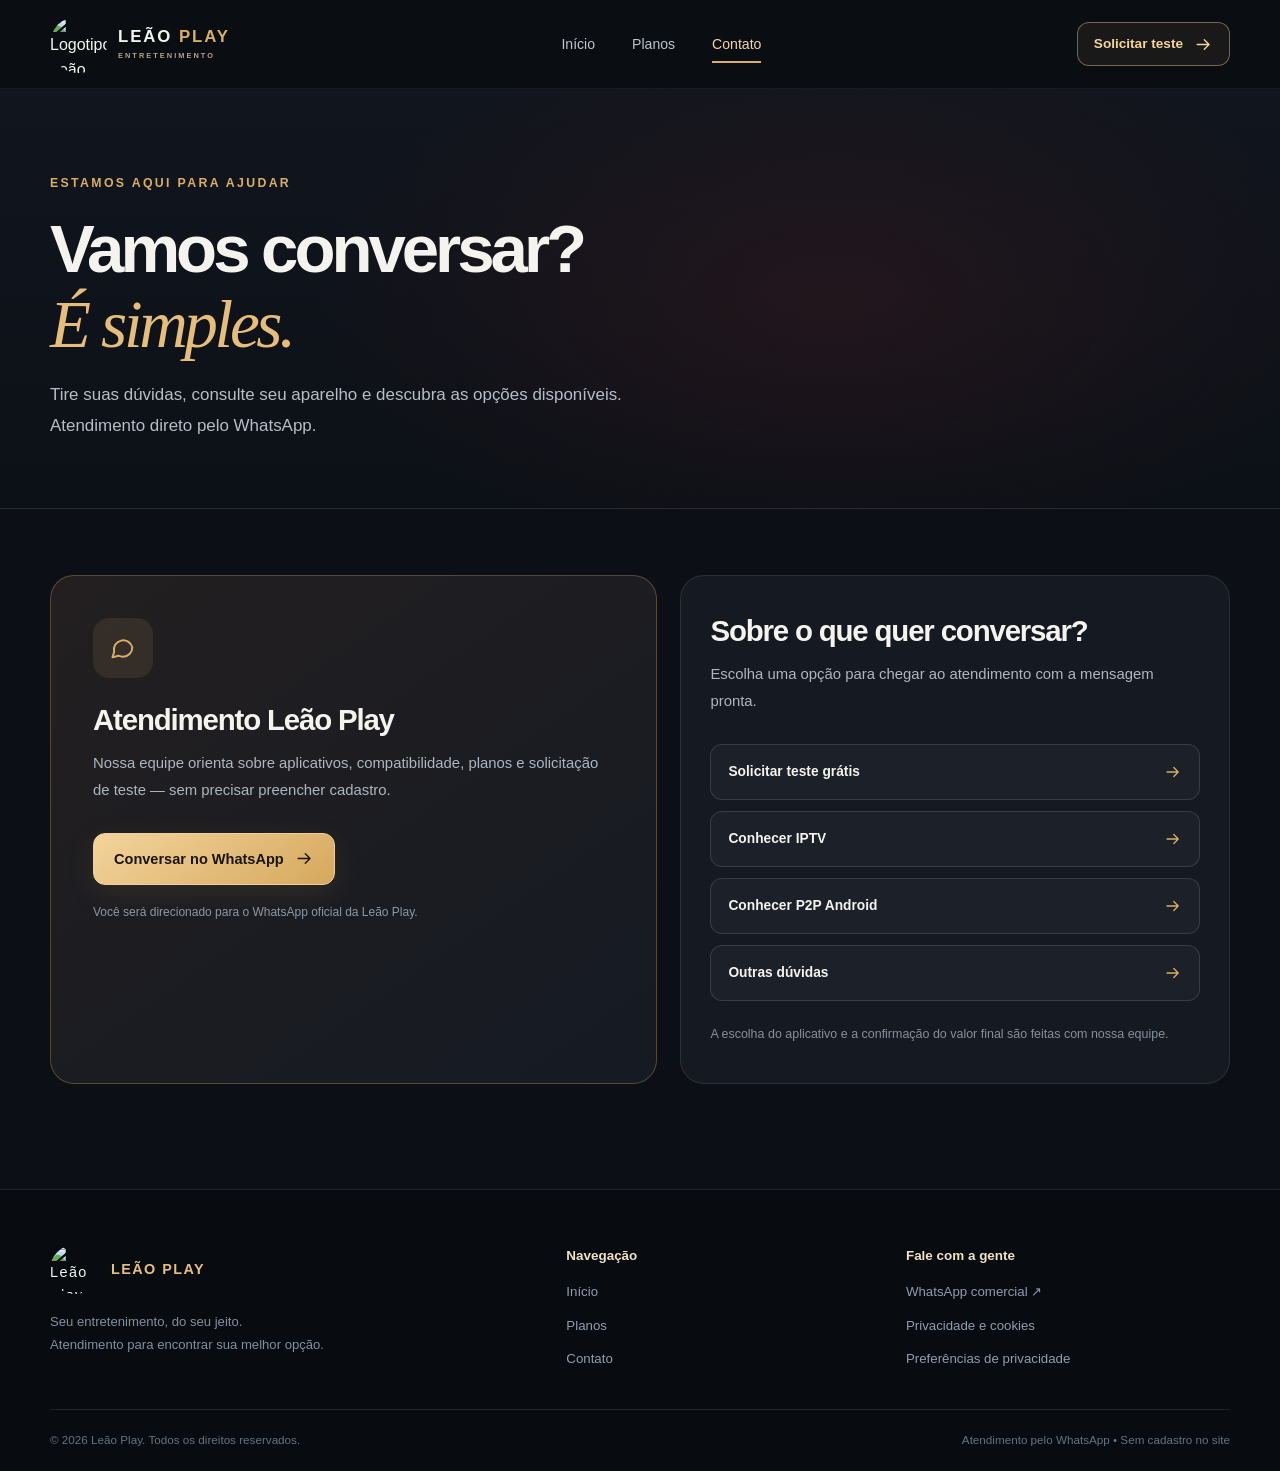
==== commit 06d21930: "Add files via upload" ====
--- a/contato.html
+++ b/contato.html
@@ -27,6 +27,6 @@
 </div><nav id="mobile-nav" class="mobile-nav" aria-label="Navegação para celular" hidden><a class="nav-link " href="./index.html" >Início</a><a class="nav-link " href="./planos.html" >Planos</a><a class="nav-link is-current" href="./contato.html" aria-current="page">Contato</a><a class="btn btn-primary mobile-cta" href="https://wa.me/5591991618878" data-wa="teste" target="_blank" rel="noopener noreferrer" >Solicitar teste <svg width="22" height="22" viewBox="0 0 24 24" fill="none" stroke="currentColor" stroke-width="1.7" stroke-linecap="round" stroke-linejoin="round" aria-hidden="true"><path d="M4 12h15m-6-6 6 6-6 6"/></svg></a></nav></header><main id="conteudo"><section class="inner-hero section"><div class="container"><p class="section-kicker">ESTAMOS AQUI PARA AJUDAR</p><h1 class="inner-title">Vamos conversar?<br><em>É simples.</em></h1><p>Tire suas dúvidas, consulte seu aparelho e descubra as opções disponíveis. Atendimento direto pelo WhatsApp.</p></div></section><section class="section contact-section"><div class="container contact-layout"><article class="contact-feature"><span class="contact-feature-icon"><svg width="22" height="22" viewBox="0 0 24 24" fill="none" stroke="currentColor" stroke-width="1.7" stroke-linecap="round" stroke-linejoin="round" aria-hidden="true"><path d="M20 11.5a8 8 0 0 1-8 8 9 9 0 0 1-4-.9L3 20l1.4-4.6A8 8 0 1 1 20 11.5Z"/></svg></span><h2>Atendimento Leão Play</h2><p>Nossa equipe orienta sobre aplicativos, compatibilidade, planos e solicitação de teste — sem precisar preencher cadastro.</p><a class="btn btn-primary" href="https://wa.me/5591991618878" data-wa="geral" target="_blank" rel="noopener noreferrer" >Conversar no WhatsApp <svg width="22" height="22" viewBox="0 0 24 24" fill="none" stroke="currentColor" stroke-width="1.7" stroke-linecap="round" stroke-linejoin="round" aria-hidden="true"><path d="M4 12h15m-6-6 6 6-6 6"/></svg></a><span class="contact-tiny">Você será direcionado para o WhatsApp oficial da Leão Play.</span></article><div class="contact-options"><h2>Sobre o que quer conversar?</h2><p>Escolha uma opção para chegar ao atendimento com a mensagem pronta.</p><div class="contact-rows"><a class="contact-option" href="https://wa.me/5591991618878" data-wa="teste" target="_blank" rel="noopener noreferrer" >Solicitar teste grátis <svg width="22" height="22" viewBox="0 0 24 24" fill="none" stroke="currentColor" stroke-width="1.7" stroke-linecap="round" stroke-linejoin="round" aria-hidden="true"><path d="M4 12h15m-6-6 6 6-6 6"/></svg></a><a class="contact-option" href="https://wa.me/5591991618878" data-wa="mensal" target="_blank" rel="noopener noreferrer" >Conhecer IPTV <svg width="22" height="22" viewBox="0 0 24 24" fill="none" stroke="currentColor" stroke-width="1.7" stroke-linecap="round" stroke-linejoin="round" aria-hidden="true"><path d="M4 12h15m-6-6 6 6-6 6"/></svg></a><a class="contact-option" href="https://wa.me/5591991618878" data-wa="p2p" target="_blank" rel="noopener noreferrer" >Conhecer P2P Android <svg width="22" height="22" viewBox="0 0 24 24" fill="none" stroke="currentColor" stroke-width="1.7" stroke-linecap="round" stroke-linejoin="round" aria-hidden="true"><path d="M4 12h15m-6-6 6 6-6 6"/></svg></a><a class="contact-option" href="https://wa.me/5591991618878" data-wa="geral" target="_blank" rel="noopener noreferrer" >Outras dúvidas <svg width="22" height="22" viewBox="0 0 24 24" fill="none" stroke="currentColor" stroke-width="1.7" stroke-linecap="round" stroke-linejoin="round" aria-hidden="true"><path d="M4 12h15m-6-6 6 6-6 6"/></svg></a></div><p class="contact-note">A escolha do aplicativo e a confirmação do valor final são feitas com nossa equipe.</p></div></div></section></main><footer class="site-footer"><div class="container footer-grid">
 <div><a class="footer-brand" href="./index.html"><img src="https://pub-66c586586c4546bc9e95bf4e87f64f97.r2.dev/4925006378506587712.jpg" alt="Leão Play" width="49" height="49"><strong>LEÃO PLAY</strong></a><p>Seu entretenimento, do seu jeito.<br>Atendimento para encontrar sua melhor opção.</p></div>
 <div><span class="footer-heading">Navegação</span><a href="./index.html">Início</a><a href="./planos.html">Planos</a><a href="./contato.html">Contato</a></div>
-<div><span class="footer-heading">Fale com a gente</span><a href="https://wa.me/5591991618878" data-wa="geral" target="_blank" rel="noopener noreferrer">WhatsApp comercial ↗</a><a href="./privacidade.html">Privacidade e cookies</a><a href="./privacidade.html#preferencias">Preferências de cookies</a></div>
+<div><span class="footer-heading">Fale com a gente</span><a href="https://wa.me/5591991618878" data-wa="geral" target="_blank" rel="noopener noreferrer">WhatsApp comercial ↗</a><a href="./privacidade.html">Privacidade e cookies</a><a href="./privacidade.html#preferencias">Preferências de privacidade</a></div>
 </div><div class="container footer-bottom"><span>© <span id="year">2026</span> Leão Play. Todos os direitos reservados.</span><span>Atendimento pelo WhatsApp • Sem cadastro no site</span></div></footer>
 </div></body></html>
